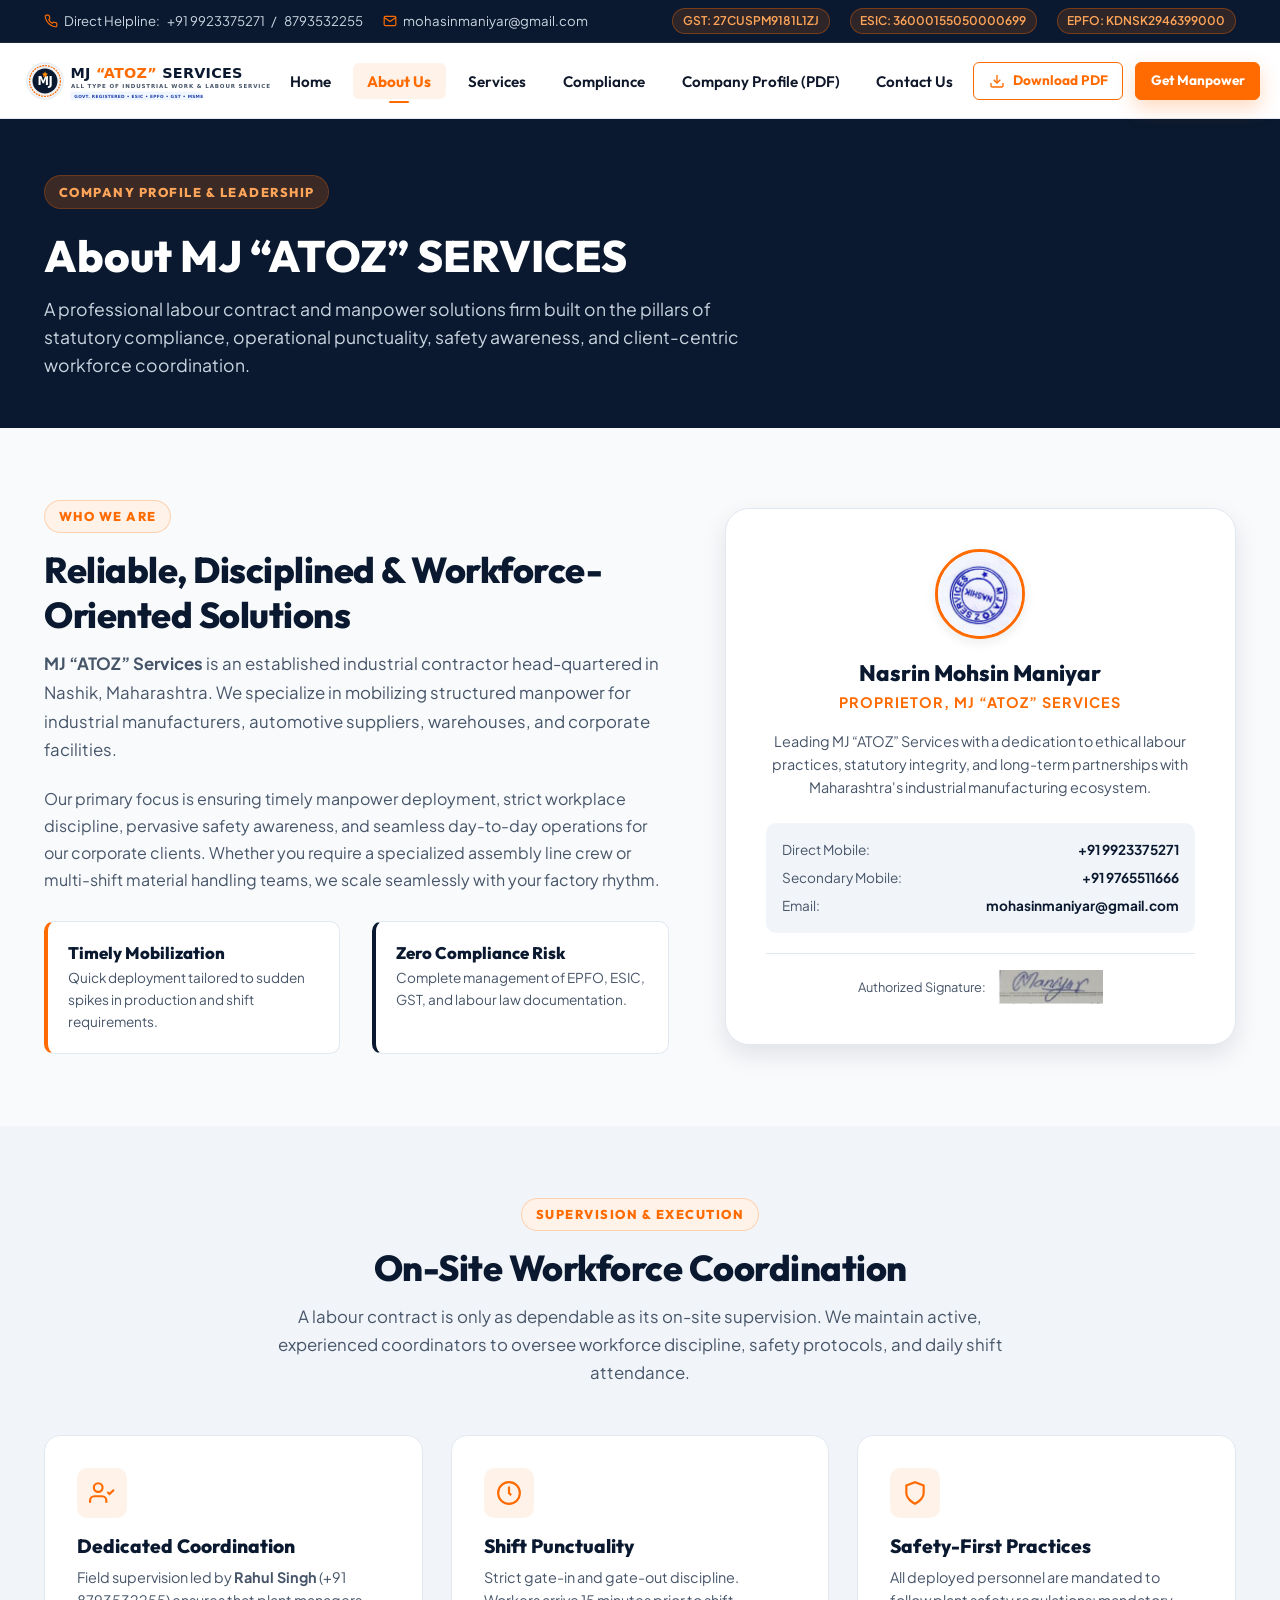
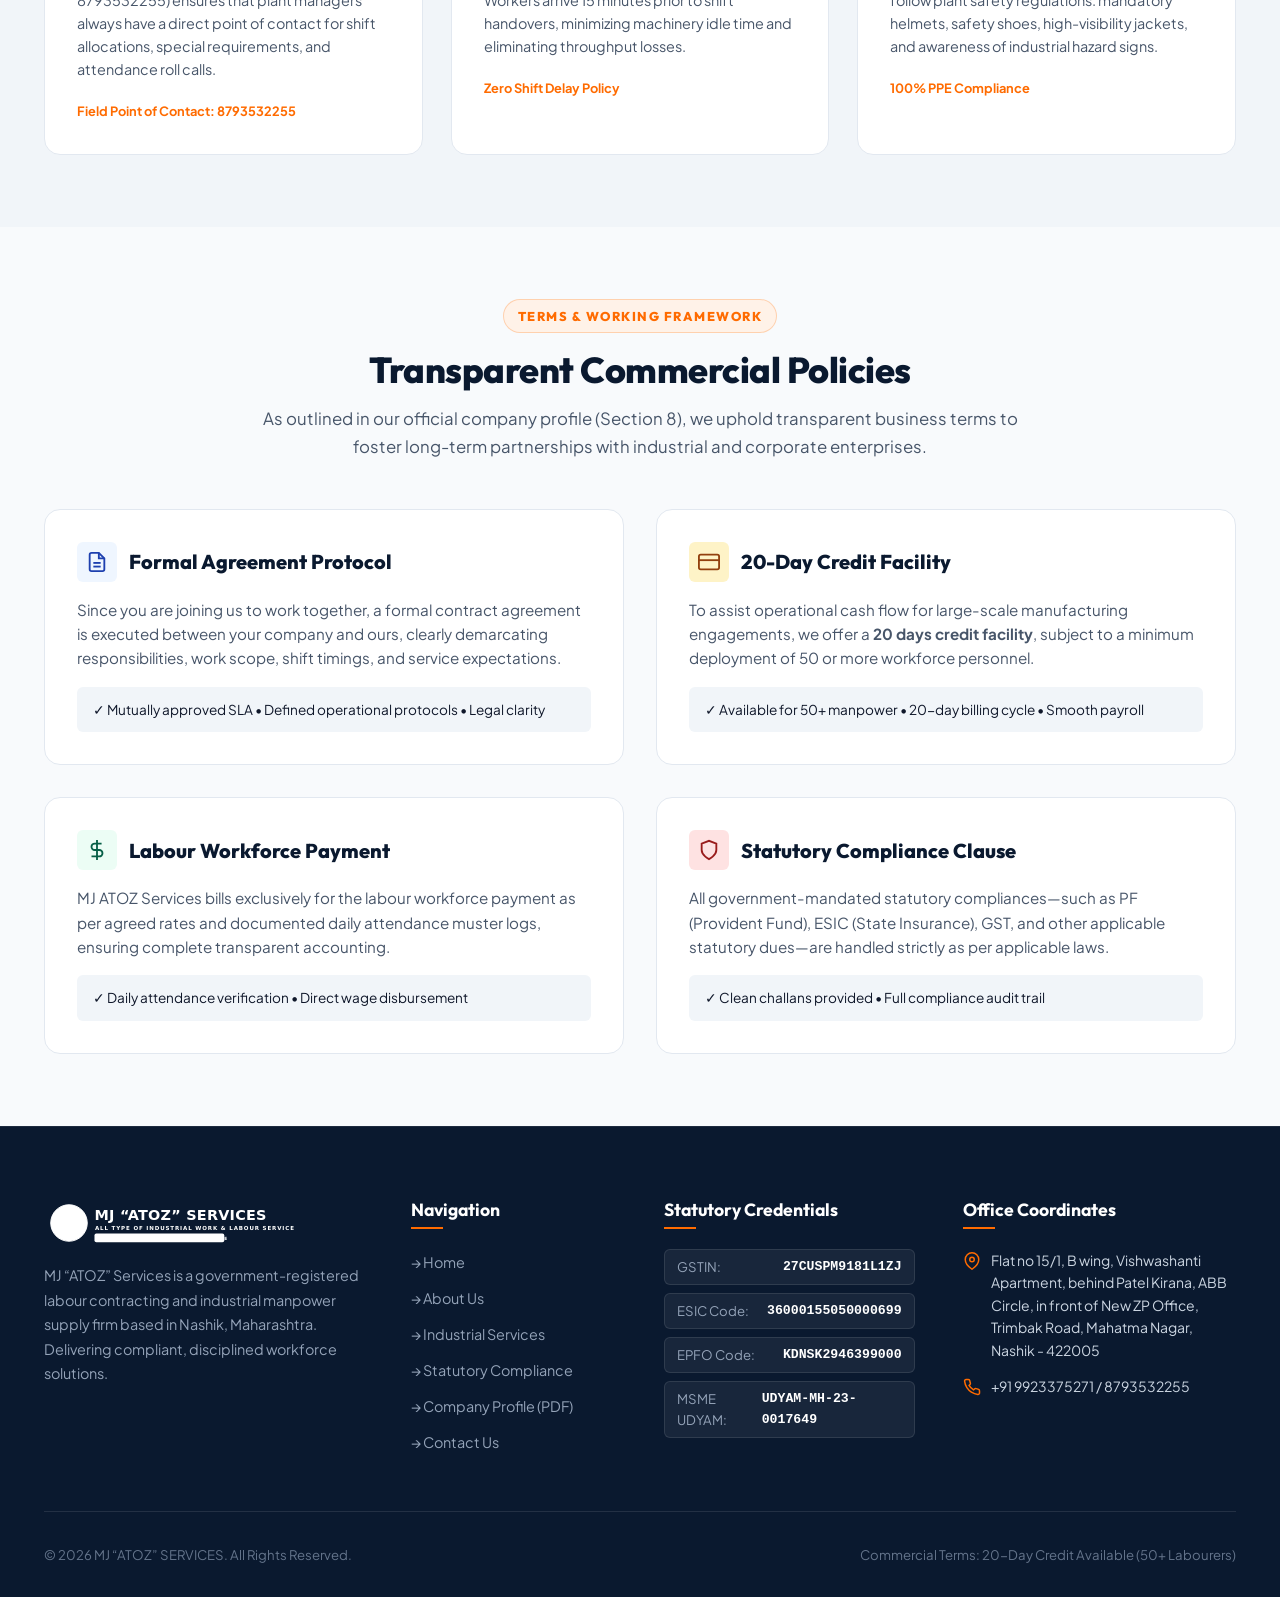
==== about.html @ 24a5f083 "first commit" ====
<!DOCTYPE html>
<html lang="en">
<head>
  <meta charset="UTF-8">
  <meta name="viewport" content="width=device-width, initial-scale=1.0">
  <title>About Us | MJ ATOZ SERVICES - Labour Contract &amp; Manpower Solutions</title>
  <meta name="description" content="Discover MJ ATOZ Services, founded by Nasrin Mohsin Maniyar in Nashik. Trusted manpower contractor providing skilled, disciplined workforce for manufacturing and industrial plants.">
  <link rel="icon" type="image/svg+xml" href="assets/images/favicon.svg">
  <link rel="stylesheet" href="assets/css/style.css">
</head>
<body>

  <!-- Top Info Bar -->
  <div class="top-bar">
    <div class="container">
      <div class="top-bar-left">
        <span class="top-bar-item">
          <svg viewBox="0 0 24 24" fill="none" stroke="currentColor" stroke-width="2"><path d="M22 16.92v3a2 2 0 0 1-2.18 2 19.79 19.79 0 0 1-8.63-3.07 19.5 19.5 0 0 1-6-6 19.79 19.79 0 0 1-3.07-8.67A2 2 0 0 1 4.11 2h3a2 2 0 0 1 2 1.72 12.84 12.84 0 0 0 .7 2.81 2 2 0 0 1-.45 2.11L8.09 9.91a16 16 0 0 0 6 6l1.27-1.27a2 2 0 0 1 2.11-.45 12.84 12.84 0 0 0 2.81.7A2 2 0 0 1 22 16.92z"/></svg>
          Direct Helpline: <a href="tel:+919923375271">+91 9923375271</a> / <a href="tel:+918793532255">8793532255</a>
        </span>
        <span class="top-bar-item">
          <svg viewBox="0 0 24 24" fill="none" stroke="currentColor" stroke-width="2"><path d="M4 4h16c1.1 0 2 .9 2 2v12c0 1.1-.9 2-2 2H4c-1.1 0-2-.9-2-2V6c0-1.1.9-2 2-2z"/><polyline points="22,6 12,13 2,6"/></svg>
          <a href="mailto:mohasinmaniyar@gmail.com">mohasinmaniyar@gmail.com</a>
        </span>
      </div>
      <div class="top-bar-right">
        <span class="top-badge">GST: 27CUSPM9181L1ZJ</span>
        <span class="top-badge">ESIC: 36000155050000699</span>
        <span class="top-badge">EPFO: KDNSK2946399000</span>
      </div>
    </div>
  </div>

  <!-- Header -->
  <header class="site-header">
    <div class="container header-inner">
      <a href="index.html" class="brand-logo" aria-label="MJ ATOZ Services Home">
        <img src="assets/images/logo.svg" alt="MJ ATOZ Services Logo" width="260" height="50">
      </a>

      <nav aria-label="Main Navigation">
        <ul class="nav-menu">
          <li><a href="index.html" class="nav-link">Home</a></li>
          <li><a href="about.html" class="nav-link active">About Us</a></li>
          <li><a href="services.html" class="nav-link">Services</a></li>
          <li><a href="compliance.html" class="nav-link">Compliance</a></li>
          <li><a href="company-profile.html" class="nav-link">Company Profile (PDF)</a></li>
          <li><a href="contact.html" class="nav-link">Contact Us</a></li>
        </ul>
      </nav>

      <div class="nav-cta">
        <a href="assets/docs/MJ_AtoZ_Services_Company_Profile.pdf" download="MJ_AtoZ_Services_Company_Profile.pdf" class="btn btn-sm btn-outline-primary">
          <svg width="16" height="16" viewBox="0 0 24 24" fill="none" stroke="currentColor" stroke-width="2"><path d="M21 15v4a2 2 0 0 1-2 2H5a2 2 0 0 1-2-2v-4"/><polyline points="7 10 12 15 17 10"/><line x1="12" y1="15" x2="12" y2="3"/></svg>
          Download PDF
        </a>
        <a href="contact.html" class="btn btn-sm btn-primary">Get Manpower</a>
      </div>

      <button type="button" class="mobile-nav-toggle" id="mobileToggle" aria-label="Open Navigation Menu">
        <svg viewBox="0 0 24 24" fill="none" stroke="currentColor" stroke-width="2"><line x1="3" y1="12" x2="21" y2="12"/><line x1="3" y1="6" x2="21" y2="6"/><line x1="3" y1="18" x2="21" y2="18"/></svg>
      </button>
    </div>
  </header>

  <!-- Mobile Drawer -->
  <div class="drawer-overlay" id="drawerOverlay"></div>
  <aside class="mobile-drawer" id="mobileDrawer">
    <div class="mobile-drawer-header">
      <img src="assets/images/logo.svg" alt="MJ ATOZ Services Logo" style="height: 38px;">
      <button class="mobile-close-btn" id="mobileClose">&times;</button>
    </div>
    <ul class="mobile-nav-list">
      <li><a href="index.html" class="nav-link">Home</a></li>
      <li><a href="about.html" class="nav-link active">About Us</a></li>
      <li><a href="services.html" class="nav-link">Services</a></li>
      <li><a href="compliance.html" class="nav-link">Compliance &amp; Certificates</a></li>
      <li><a href="company-profile.html" class="nav-link">Company Profile (PDF)</a></li>
      <li><a href="contact.html" class="nav-link">Contact Us</a></li>
    </ul>
  </aside>

  <main>
    <!-- Page Banner -->
    <section class="page-hero">
      <div class="container">
        <span class="section-tag" style="background: rgba(255, 107, 0, 0.2); color: #FFA559;">Company Profile &amp; Leadership</span>
        <h1 class="page-title">
          About MJ “ATOZ” SERVICES
        </h1>
        <p class="page-subtitle">
          A professional labour contract and manpower solutions firm built on the pillars of statutory compliance, operational punctuality, safety awareness, and client-centric workforce coordination.
        </p>
      </div>
    </section>

    <!-- Core Philosophy Section -->
    <section class="py-section">
      <div class="container">
        <div class="about-hero-grid">
          <div>
            <span class="section-tag">Who We Are</span>
            <h2 class="section-title">Reliable, Disciplined &amp; Workforce-Oriented Solutions</h2>
            <p style="color: var(--text-muted); font-size: 1.05rem; line-height: 1.7; margin-bottom: 1.25rem;">
              <strong>MJ “ATOZ” Services</strong> is an established industrial contractor head-quartered in Nashik, Maharashtra. We specialize in mobilizing structured manpower for industrial manufacturers, automotive suppliers, warehouses, and corporate facilities.
            </p>
            <p style="color: var(--text-muted); font-size: 1rem; line-height: 1.7; margin-bottom: 1.75rem;">
              Our primary focus is ensuring timely manpower deployment, strict workplace discipline, pervasive safety awareness, and seamless day-to-day operations for our corporate clients. Whether you require a specialized assembly line crew or multi-shift material handling teams, we scale seamlessly with your factory rhythm.
            </p>

            <div class="responsive-grid-2">
              <div style="background: var(--bg-surface); padding: 1.25rem; border-radius: var(--radius-md); border: 1px solid var(--border-color); border-left: 4px solid var(--color-primary);">
                <h4 style="font-size: 1.05rem; margin-bottom: 0.25rem;">Timely Mobilization</h4>
                <p style="font-size: 0.85rem; color: var(--text-muted);">Quick deployment tailored to sudden spikes in production and shift requirements.</p>
              </div>
              <div style="background: var(--bg-surface); padding: 1.25rem; border-radius: var(--radius-md); border: 1px solid var(--border-color); border-left: 4px solid var(--color-secondary);">
                <h4 style="font-size: 1.05rem; margin-bottom: 0.25rem;">Zero Compliance Risk</h4>
                <p style="font-size: 0.85rem; color: var(--text-muted);">Complete management of EPFO, ESIC, GST, and labour law documentation.</p>
              </div>
            </div>
          </div>

          <div style="background: var(--bg-surface); border-radius: var(--radius-xl); border: 1px solid var(--border-color); padding: 2.5rem; box-shadow: var(--shadow-lg); text-align: center;">
            <div style="width: 90px; height: 90px; margin: 0 auto 1.25rem; border-radius: var(--radius-full); overflow: hidden; border: 3px solid var(--color-primary); box-shadow: var(--shadow-md);">
              <img src="assets/branding/mj-official-stamp.jpeg" alt="MJ ATOZ Stamp" style="width: 100%; height: 100%; object-fit: cover;">
            </div>

            <h3 style="font-size: 1.4rem; color: var(--color-secondary); margin-bottom: 0.25rem;">
              Nasrin Mohsin Maniyar
            </h3>
            <p style="font-size: 0.9rem; color: var(--color-primary); font-weight: 700; text-transform: uppercase; letter-spacing: 1px; margin-bottom: 1rem;">
              Proprietor, MJ “ATOZ” Services
            </p>
            <p style="font-size: 0.9rem; color: var(--text-muted); line-height: 1.6; margin-bottom: 1.5rem;">
              Leading MJ “ATOZ” Services with a dedication to ethical labour practices, statutory integrity, and long-term partnerships with Maharashtra's industrial manufacturing ecosystem.
            </p>

            <div style="padding: 1rem; background: var(--bg-surface-alt); border-radius: var(--radius-md); margin-bottom: 1.25rem; text-align: left; font-size: 0.85rem;">
              <div style="display: flex; justify-content: space-between; margin-bottom: 0.4rem;">
                <span style="color: var(--text-muted);">Direct Mobile:</span>
                <strong style="color: var(--color-secondary);">+91 9923375271</strong>
              </div>
              <div style="display: flex; justify-content: space-between; margin-bottom: 0.4rem;">
                <span style="color: var(--text-muted);">Secondary Mobile:</span>
                <strong style="color: var(--color-secondary);">+91 9765511666</strong>
              </div>
              <div style="display: flex; justify-content: space-between;">
                <span style="color: var(--text-muted);">Email:</span>
                <strong style="color: var(--color-secondary);">mohasinmaniyar@gmail.com</strong>
              </div>
            </div>

            <div style="display: flex; align-items: center; justify-content: center; gap: 0.75rem; border-top: 1px solid var(--border-color); padding-top: 1rem;">
              <span style="font-size: 0.8rem; color: var(--text-muted);">Authorized Signature:</span>
              <img src="assets/branding/proprietor-signature.jpeg" alt="Proprietor Signature" style="height: 34px; object-fit: contain;">
            </div>
          </div>
        </div>
      </div>
    </section>

    <!-- Operational Leadership & Workforce Coordination -->
    <section class="py-section bg-alt">
      <div class="container">
        <div class="section-header">
          <span class="section-tag">Supervision &amp; Execution</span>
          <h2 class="section-title">On-Site Workforce Coordination</h2>
          <p class="section-subtitle">
            A labour contract is only as dependable as its on-site supervision. We maintain active, experienced coordinators to oversee workforce discipline, safety protocols, and daily shift attendance.
          </p>
        </div>

        <div class="responsive-grid-3">
          <div style="background: var(--bg-surface); padding: 2rem; border-radius: var(--radius-lg); border: 1px solid var(--border-color);">
            <div style="width: 50px; height: 50px; background: var(--color-primary-light); color: var(--color-primary); border-radius: var(--radius-md); display: flex; align-items: center; justify-content: center; margin-bottom: 1rem;">
              <svg width="26" height="26" viewBox="0 0 24 24" fill="none" stroke="currentColor" stroke-width="2"><path d="M16 21v-2a4 4 0 0 0-4-4H5a4 4 0 0 0-4 4v2"/><circle cx="8.5" cy="7" r="4"/><polyline points="17 11 19 13 23 9"/></svg>
            </div>
            <h3 style="font-size: 1.2rem; margin-bottom: 0.5rem;">Dedicated Coordination</h3>
            <p style="font-size: 0.9rem; color: var(--text-muted); line-height: 1.6; margin-bottom: 1rem;">
              Field supervision led by <strong>Rahul Singh</strong> (+91 8793532255) ensures that plant managers always have a direct point of contact for shift allocations, special requirements, and attendance roll calls.
            </p>
            <span style="font-size: 0.8rem; font-weight: 700; color: var(--color-primary);">Field Point of Contact: 8793532255</span>
          </div>

          <div style="background: var(--bg-surface); padding: 2rem; border-radius: var(--radius-lg); border: 1px solid var(--border-color);">
            <div style="width: 50px; height: 50px; background: var(--color-primary-light); color: var(--color-primary); border-radius: var(--radius-md); display: flex; align-items: center; justify-content: center; margin-bottom: 1rem;">
              <svg width="26" height="26" viewBox="0 0 24 24" fill="none" stroke="currentColor" stroke-width="2"><circle cx="12" cy="12" r="10"/><polyline points="12 6 12 12 14 14"/></svg>
            </div>
            <h3 style="font-size: 1.2rem; margin-bottom: 0.5rem;">Shift Punctuality</h3>
            <p style="font-size: 0.9rem; color: var(--text-muted); line-height: 1.6; margin-bottom: 1rem;">
              Strict gate-in and gate-out discipline. Workers arrive 15 minutes prior to shift handovers, minimizing machinery idle time and eliminating throughput losses.
            </p>
            <span style="font-size: 0.8rem; font-weight: 700; color: var(--color-primary);">Zero Shift Delay Policy</span>
          </div>

          <div style="background: var(--bg-surface); padding: 2rem; border-radius: var(--radius-lg); border: 1px solid var(--border-color);">
            <div style="width: 50px; height: 50px; background: var(--color-primary-light); color: var(--color-primary); border-radius: var(--radius-md); display: flex; align-items: center; justify-content: center; margin-bottom: 1rem;">
              <svg width="26" height="26" viewBox="0 0 24 24" fill="none" stroke="currentColor" stroke-width="2"><path d="M12 22s8-4 8-10V5l-8-3-8 3v7c0 6 8 10 8 10z"/></svg>
            </div>
            <h3 style="font-size: 1.2rem; margin-bottom: 0.5rem;">Safety-First Practices</h3>
            <p style="font-size: 0.9rem; color: var(--text-muted); line-height: 1.6; margin-bottom: 1rem;">
              All deployed personnel are mandated to follow plant safety regulations: mandatory helmets, safety shoes, high-visibility jackets, and awareness of industrial hazard signs.
            </p>
            <span style="font-size: 0.8rem; font-weight: 700; color: var(--color-primary);">100% PPE Compliance</span>
          </div>
        </div>
      </div>
    </section>

    <!-- Commercial Terms & Policies (From Page 4 of PDF) -->
    <section class="py-section">
      <div class="container">
        <div class="section-header">
          <span class="section-tag">Terms &amp; Working Framework</span>
          <h2 class="section-title">Transparent Commercial Policies</h2>
          <p class="section-subtitle">
            As outlined in our official company profile (Section 8), we uphold transparent business terms to foster long-term partnerships with industrial and corporate enterprises.
          </p>
        </div>

        <div class="responsive-grid-2">
          <div style="background: var(--bg-surface); border: 1px solid var(--border-color); border-radius: var(--radius-lg); padding: 2rem;">
            <div style="display: flex; align-items: center; gap: 0.75rem; margin-bottom: 1rem;">
              <div style="width: 40px; height: 40px; border-radius: var(--radius-sm); background: #EFF6FF; color: #1E40AF; display: flex; align-items: center; justify-content: center;">
                <svg width="22" height="22" viewBox="0 0 24 24" fill="none" stroke="currentColor" stroke-width="2"><path d="M14 2H6a2 2 0 0 0-2 2v16a2 2 0 0 0 2 2h12a2 2 0 0 0 2-2V8z"/><polyline points="14 2 14 8 20 8"/><line x1="16" y1="13" x2="8" y2="13"/><line x1="16" y1="17" x2="8" y2="17"/></svg>
              </div>
              <h3 style="font-size: 1.25rem;">Formal Agreement Protocol</h3>
            </div>
            <p style="color: var(--text-muted); font-size: 0.95rem; line-height: 1.6; margin-bottom: 1rem;">
              Since you are joining us to work together, a formal contract agreement is executed between your company and ours, clearly demarcating responsibilities, work scope, shift timings, and service expectations.
            </p>
            <div style="background: var(--bg-surface-alt); padding: 0.75rem 1rem; border-radius: var(--radius-sm); font-size: 0.85rem; color: var(--text-main);">
              ✓ Mutually approved SLA &bull; Defined operational protocols &bull; Legal clarity
            </div>
          </div>

          <div style="background: var(--bg-surface); border: 1px solid var(--border-color); border-radius: var(--radius-lg); padding: 2rem;">
            <div style="display: flex; align-items: center; gap: 0.75rem; margin-bottom: 1rem;">
              <div style="width: 40px; height: 40px; border-radius: var(--radius-sm); background: #FEF3C7; color: #92400E; display: flex; align-items: center; justify-content: center;">
                <svg width="22" height="22" viewBox="0 0 24 24" fill="none" stroke="currentColor" stroke-width="2"><rect x="1" y="4" width="22" height="16" rx="2" ry="2"/><line x1="1" y1="10" x2="23" y2="10"/></svg>
              </div>
              <h3 style="font-size: 1.25rem;">20-Day Credit Facility</h3>
            </div>
            <p style="color: var(--text-muted); font-size: 0.95rem; line-height: 1.6; margin-bottom: 1rem;">
              To assist operational cash flow for large-scale manufacturing engagements, we offer a <strong>20 days credit facility</strong>, subject to a minimum deployment of 50 or more workforce personnel.
            </p>
            <div style="background: var(--bg-surface-alt); padding: 0.75rem 1rem; border-radius: var(--radius-sm); font-size: 0.85rem; color: var(--text-main);">
              ✓ Available for 50+ manpower &bull; 20-day billing cycle &bull; Smooth payroll
            </div>
          </div>

          <div style="background: var(--bg-surface); border: 1px solid var(--border-color); border-radius: var(--radius-lg); padding: 2rem;">
            <div style="display: flex; align-items: center; gap: 0.75rem; margin-bottom: 1rem;">
              <div style="width: 40px; height: 40px; border-radius: var(--radius-sm); background: #ECFDF5; color: #065F46; display: flex; align-items: center; justify-content: center;">
                <svg width="22" height="22" viewBox="0 0 24 24" fill="none" stroke="currentColor" stroke-width="2"><line x1="12" y1="1" x2="12" y2="23"/><path d="M17 5H9.5a3.5 3.5 0 0 0 0 7h5a3.5 3.5 0 0 1 0 7H6"/></svg>
              </div>
              <h3 style="font-size: 1.25rem;">Labour Workforce Payment</h3>
            </div>
            <p style="color: var(--text-muted); font-size: 0.95rem; line-height: 1.6; margin-bottom: 1rem;">
              MJ ATOZ Services bills exclusively for the labour workforce payment as per agreed rates and documented daily attendance muster logs, ensuring complete transparent accounting.
            </p>
            <div style="background: var(--bg-surface-alt); padding: 0.75rem 1rem; border-radius: var(--radius-sm); font-size: 0.85rem; color: var(--text-main);">
              ✓ Daily attendance verification &bull; Direct wage disbursement
            </div>
          </div>

          <div style="background: var(--bg-surface); border: 1px solid var(--border-color); border-radius: var(--radius-lg); padding: 2rem;">
            <div style="display: flex; align-items: center; gap: 0.75rem; margin-bottom: 1rem;">
              <div style="width: 40px; height: 40px; border-radius: var(--radius-sm); background: #FEE2E2; color: #991B1B; display: flex; align-items: center; justify-content: center;">
                <svg width="22" height="22" viewBox="0 0 24 24" fill="none" stroke="currentColor" stroke-width="2"><path d="M12 22s8-4 8-10V5l-8-3-8 3v7c0 6 8 10 8 10z"/></svg>
              </div>
              <h3 style="font-size: 1.25rem;">Statutory Compliance Clause</h3>
            </div>
            <p style="color: var(--text-muted); font-size: 0.95rem; line-height: 1.6; margin-bottom: 1rem;">
              All government-mandated statutory compliances—such as PF (Provident Fund), ESIC (State Insurance), GST, and other applicable statutory dues—are handled strictly as per applicable laws.
            </p>
            <div style="background: var(--bg-surface-alt); padding: 0.75rem 1rem; border-radius: var(--radius-sm); font-size: 0.85rem; color: var(--text-main);">
              ✓ Clean challans provided &bull; Full compliance audit trail
            </div>
          </div>
        </div>
      </div>
    </section>
  </main>

  <!-- Site Footer -->
  <footer class="site-footer">
    <div class="container">
      <div class="footer-grid">
        <div class="footer-brand">
          <img src="assets/images/logo.svg" alt="MJ ATOZ Services" style="height: 48px; filter: brightness(0) invert(1);">
          <p>
            MJ “ATOZ” Services is a government-registered labour contracting and industrial manpower supply firm based in Nashik, Maharashtra. Delivering compliant, disciplined workforce solutions.
          </p>
        </div>
        <div class="footer-col">
          <h4>Navigation</h4>
          <ul class="footer-links">
            <li><a href="index.html">&rarr; Home</a></li>
            <li><a href="about.html">&rarr; About Us</a></li>
            <li><a href="services.html">&rarr; Industrial Services</a></li>
            <li><a href="compliance.html">&rarr; Statutory Compliance</a></li>
            <li><a href="company-profile.html">&rarr; Company Profile (PDF)</a></li>
            <li><a href="contact.html">&rarr; Contact Us</a></li>
          </ul>
        </div>
        <div class="footer-col">
          <h4>Statutory Credentials</h4>
          <div class="footer-compliance-pills">
            <div class="compliance-pill"><span>GSTIN:</span><strong>27CUSPM9181L1ZJ</strong></div>
            <div class="compliance-pill"><span>ESIC Code:</span><strong>36000155050000699</strong></div>
            <div class="compliance-pill"><span>EPFO Code:</span><strong>KDNSK2946399000</strong></div>
            <div class="compliance-pill"><span>MSME UDYAM:</span><strong>UDYAM-MH-23-0017649</strong></div>
          </div>
        </div>
        <div class="footer-col">
          <h4>Office Coordinates</h4>
          <ul class="footer-contact-list">
            <li class="footer-contact-item">
              <svg viewBox="0 0 24 24" fill="none" stroke="currentColor" stroke-width="2"><path d="M21 10c0 7-9 13-9 13s-9-6-9-13a9 9 0 0 1 18 0z"/><circle cx="12" cy="10" r="3"/></svg>
              <span>Flat no 15/1, B wing, Vishwashanti Apartment, behind Patel Kirana, ABB Circle, in front of New ZP Office, Trimbak Road, Mahatma Nagar, Nashik - 422005</span>
            </li>
            <li class="footer-contact-item">
              <svg viewBox="0 0 24 24" fill="none" stroke="currentColor" stroke-width="2"><path d="M22 16.92v3a2 2 0 0 1-2.18 2 19.79 19.79 0 0 1-8.63-3.07 19.5 19.5 0 0 1-6-6 19.79 19.79 0 0 1-3.07-8.67A2 2 0 0 1 4.11 2h3a2 2 0 0 1 2 1.72 12.84 12.84 0 0 0 .7 2.81 2 2 0 0 1-.45 2.11L8.09 9.91a16 16 0 0 0 6 6l1.27-1.27a2 2 0 0 1 2.11-.45 12.84 12.84 0 0 0 2.81.7A2 2 0 0 1 22 16.92z"/></svg>
              <span><a href="tel:+919923375271">+91 9923375271</a> / <a href="tel:+918793532255">8793532255</a></span>
            </li>
          </ul>
        </div>
      </div>
      <div class="footer-bottom">
        <div>&copy; 2026 MJ “ATOZ” SERVICES. All Rights Reserved.</div>
        <div>Commercial Terms: 20-Day Credit Available (50+ Labourers)</div>
      </div>
    </div>
  </footer>

  <script src="assets/js/main.js"></script>
</body>
</html>
---- assets/css/style.css ----
/* ==========================================================================
   MJ "ATOZ" SERVICES - Design System & Stylesheet
   All Type of Industrial Work & Labour Services
   ========================================================================== */

@import url('https://fonts.googleapis.com/css2?family=Outfit:wght@400;500;600;700;800;900&family=Plus+Jakarta+Sans:wght@400;500;600;700;800&display=swap');

:root {
  /* Color Palette */
  --color-primary: #FF6B00;
  --color-primary-dark: #D95700;
  --color-primary-light: #FFF2E8;
  --color-secondary: #0A192F;
  --color-secondary-light: #112240;
  --color-secondary-lighter: #233554;
  --color-accent: #2563EB;
  --color-accent-light: #EFF6FF;
  --color-success: #10B981;
  --color-warning: #F59E0B;
  
  /* Neutrals */
  --bg-body: #F8FAFC;
  --bg-surface: #FFFFFF;
  --bg-surface-alt: #F1F5F9;
  --border-color: #E2E8F0;
  --border-color-dark: #CBD5E1;
  --text-main: #0F172A;
  --text-muted: #475569;
  --text-light: #94A3B8;
  --text-white: #FFFFFF;
  
  /* Typography */
  --font-heading: 'Outfit', -apple-system, BlinkMacSystemFont, 'Segoe UI', Roboto, sans-serif;
  --font-body: 'Plus Jakarta Sans', -apple-system, BlinkMacSystemFont, 'Segoe UI', Roboto, sans-serif;
  
  /* Spacing & Layout */
  --container-max: 1240px;
  --radius-sm: 6px;
  --radius-md: 10px;
  --radius-lg: 16px;
  --radius-xl: 24px;
  --radius-full: 9999px;
  
  /* Shadows */
  --shadow-sm: 0 1px 3px rgba(15, 23, 42, 0.08);
  --shadow-md: 0 4px 12px rgba(15, 23, 42, 0.08);
  --shadow-lg: 0 10px 25px rgba(15, 23, 42, 0.1);
  --shadow-xl: 0 20px 40px rgba(15, 23, 42, 0.15);
  --shadow-orange: 0 8px 20px rgba(255, 107, 0, 0.25);
  
  /* Transitions */
  --transition-fast: 0.15s ease;
  --transition-normal: 0.25s ease;
  --transition-slow: 0.4s ease;
}

/* Reset & Base Setup */
*, *::before, *::after {
  box-sizing: border-box;
  margin: 0;
  padding: 0;
}

html {
  scroll-behavior: smooth;
  font-size: 16px;
  max-width: 100%;
  overflow-x: hidden;
}

body {
  font-family: var(--font-body);
  background-color: var(--bg-body);
  color: var(--text-main);
  line-height: 1.6;
  -webkit-font-smoothing: antialiased;
  -moz-osx-font-smoothing: grayscale;
  max-width: 100%;
  overflow-x: hidden;
  display: flex;
  flex-direction: column;
  min-height: 100vh;
}

a {
  color: inherit;
  text-decoration: none;
  transition: color var(--transition-fast);
}

img {
  max-width: 100%;
  height: auto;
  display: block;
}

button, input, select, textarea {
  font: inherit;
}

/* Container */
.container {
  width: 100%;
  max-width: var(--container-max);
  margin: 0 auto;
  padding: 0 1.5rem;
}

/* ==========================================================================
   Header & Navigation
   ========================================================================== */

/* Top Info Strip */
.top-bar {
  background-color: var(--color-secondary);
  color: #CBD5E1;
  font-size: 0.825rem;
  padding: 0.5rem 0;
  border-bottom: 1px solid rgba(255, 255, 255, 0.08);
}

.top-bar .container {
  display: flex;
  justify-content: space-between;
  align-items: center;
  flex-wrap: wrap;
  gap: 0.75rem;
}

.top-bar-left, .top-bar-right {
  display: flex;
  align-items: center;
  gap: 1.25rem;
  flex-wrap: wrap;
}

.top-bar-item {
  display: inline-flex;
  align-items: center;
  gap: 0.4rem;
}

.top-bar-item svg {
  width: 14px;
  height: 14px;
  color: var(--color-primary);
  flex-shrink: 0;
}

.top-bar a:hover {
  color: var(--color-primary);
}

.top-badge {
  display: inline-flex;
  align-items: center;
  gap: 0.35rem;
  background: rgba(255, 107, 0, 0.15);
  border: 1px solid rgba(255, 107, 0, 0.35);
  color: #FFA559;
  padding: 0.15rem 0.6rem;
  border-radius: var(--radius-full);
  font-size: 0.75rem;
  font-weight: 600;
}

/* Main Navigation */
.site-header {
  position: sticky;
  top: 0;
  z-index: 1000;
  background: rgba(255, 255, 255, 0.95);
  backdrop-filter: blur(12px);
  -webkit-backdrop-filter: blur(12px);
  border-bottom: 1px solid var(--border-color);
  transition: all var(--transition-normal);
}

.site-header.scrolled {
  box-shadow: var(--shadow-md);
  background: rgba(255, 255, 255, 0.98);
}

.header-inner {
  display: flex;
  justify-content: space-between;
  align-items: center;
  padding: 0.85rem 0;
}

.brand-logo {
  display: flex;
  align-items: center;
  gap: 0.75rem;
}

.brand-logo img {
  height: 48px;
  width: auto;
}

.nav-menu {
  display: flex;
  align-items: center;
  gap: 0.5rem;
  list-style: none;
}

.nav-link {
  font-family: var(--font-heading);
  font-size: 0.95rem;
  font-weight: 600;
  color: var(--text-main);
  padding: 0.55rem 0.9rem;
  border-radius: var(--radius-sm);
  transition: all var(--transition-fast);
  position: relative;
}

.nav-link:hover {
  color: var(--color-primary);
  background-color: var(--color-primary-light);
}

.nav-link.active {
  color: var(--color-primary);
  background-color: var(--color-primary-light);
  font-weight: 700;
}

.nav-link.active::after {
  content: '';
  position: absolute;
  bottom: -4px;
  left: 50%;
  transform: translateX(-50%);
  width: 20px;
  height: 2px;
  background-color: var(--color-primary);
  border-radius: 2px;
}

.nav-cta {
  display: flex;
  align-items: center;
  gap: 0.75rem;
}

/* Mobile Toggle */
.mobile-nav-toggle {
  display: none;
  background: none;
  border: none;
  cursor: pointer;
  padding: 0.5rem;
  color: var(--color-secondary);
}

.mobile-nav-toggle svg {
  width: 28px;
  height: 28px;
}

/* Mobile Menu Backdrop & Drawer */
.mobile-drawer {
  position: fixed;
  top: 0;
  right: -100%;
  width: 82%;
  max-width: 340px;
  height: 100vh;
  background: var(--bg-surface);
  z-index: 1002;
  box-shadow: var(--shadow-xl);
  padding: 1.75rem 1.5rem;
  display: flex;
  flex-direction: column;
  gap: 1.5rem;
  transition: right var(--transition-normal);
  overflow-y: auto;
}

.mobile-drawer.open {
  right: 0;
}

.mobile-drawer-header {
  display: flex;
  justify-content: space-between;
  align-items: center;
  padding-bottom: 1rem;
  border-bottom: 1px solid var(--border-color);
}

.mobile-close-btn {
  background: none;
  border: none;
  cursor: pointer;
  font-size: 1.5rem;
  color: var(--text-muted);
}

.mobile-nav-list {
  list-style: none;
  display: flex;
  flex-direction: column;
  gap: 0.5rem;
}

.mobile-nav-list .nav-link {
  display: block;
  padding: 0.75rem 1rem;
  font-size: 1.05rem;
}

.drawer-overlay {
  position: fixed;
  top: 0;
  left: 0;
  width: 100vw;
  height: 100vh;
  background: rgba(10, 25, 47, 0.6);
  backdrop-filter: blur(4px);
  z-index: 1001;
  opacity: 0;
  pointer-events: none;
  transition: opacity var(--transition-normal);
}

.drawer-overlay.active {
  opacity: 1;
  pointer-events: auto;
}

/* ==========================================================================
   Buttons & UI Elements
   ========================================================================== */

.btn {
  display: inline-flex;
  align-items: center;
  justify-content: center;
  gap: 0.5rem;
  font-family: var(--font-heading);
  font-size: 0.95rem;
  font-weight: 700;
  padding: 0.75rem 1.4rem;
  border-radius: var(--radius-sm);
  border: 1px solid transparent;
  cursor: pointer;
  transition: all var(--transition-fast);
  text-align: center;
  white-space: nowrap;
}

.btn-sm {
  padding: 0.45rem 0.9rem;
  font-size: 0.85rem;
}

.btn-lg {
  padding: 0.9rem 1.8rem;
  font-size: 1.05rem;
  border-radius: var(--radius-md);
}

.btn-primary {
  background-color: var(--color-primary);
  color: #FFFFFF;
  border-color: var(--color-primary);
  box-shadow: var(--shadow-orange);
}

.btn-primary:hover {
  background-color: var(--color-primary-dark);
  border-color: var(--color-primary-dark);
  transform: translateY(-2px);
  box-shadow: 0 10px 22px rgba(255, 107, 0, 0.35);
  color: #FFFFFF;
}

.btn-secondary {
  background-color: var(--color-secondary);
  color: #FFFFFF;
  border-color: var(--color-secondary);
}

.btn-secondary:hover {
  background-color: var(--color-secondary-light);
  border-color: var(--color-secondary-light);
  transform: translateY(-2px);
  color: #FFFFFF;
}

.btn-outline-white {
  background: transparent;
  color: #FFFFFF;
  border-color: rgba(255, 255, 255, 0.6);
}

.btn-outline-white:hover {
  background: rgba(255, 255, 255, 0.15);
  border-color: #FFFFFF;
  color: #FFFFFF;
}

.btn-outline-primary {
  background: transparent;
  color: var(--color-primary);
  border-color: var(--color-primary);
}

.btn-outline-primary:hover {
  background: var(--color-primary-light);
  color: var(--color-primary-dark);
}

.btn-whatsapp {
  background-color: #25D366;
  color: #FFFFFF;
  border-color: #25D366;
  font-weight: 700;
}

.btn-whatsapp:hover {
  background-color: #1EBE5D;
  color: #FFFFFF;
  transform: translateY(-2px);
  box-shadow: 0 8px 20px rgba(37, 211, 102, 0.3);
}

/* ==========================================================================
   Typography & Section Headers
   ========================================================================== */

h1, h2, h3, h4, h5, h6 {
  font-family: var(--font-heading);
  color: var(--color-secondary);
  line-height: 1.25;
  font-weight: 800;
}

.section-header {
  text-align: center;
  max-width: 760px;
  margin: 0 auto 3rem;
}

.section-tag {
  display: inline-flex;
  align-items: center;
  gap: 0.4rem;
  background: var(--color-primary-light);
  color: var(--color-primary);
  border: 1px solid rgba(255, 107, 0, 0.25);
  font-family: var(--font-heading);
  font-size: 0.8rem;
  font-weight: 800;
  text-transform: uppercase;
  letter-spacing: 1.5px;
  padding: 0.35rem 0.85rem;
  border-radius: var(--radius-full);
  margin-bottom: 0.85rem;
}

.section-title {
  font-size: 2.25rem;
  margin-bottom: 0.85rem;
  letter-spacing: -0.5px;
}

.section-subtitle {
  font-size: 1.05rem;
  color: var(--text-muted);
  line-height: 1.65;
}

/* Section Spacing */
.py-section {
  padding: 4.5rem 0;
}

.py-section-sm {
  padding: 3rem 0;
}

.bg-alt {
  background-color: var(--bg-surface-alt);
}

.bg-dark {
  background-color: var(--color-secondary);
  color: #F8FAFC;
}

.bg-dark h2, .bg-dark h3, .bg-dark h4 {
  color: #FFFFFF;
}

/* ==========================================================================
   Hero Section
   ========================================================================== */

.hero-section {
  position: relative;
  background-color: var(--color-secondary);
  color: #FFFFFF;
  padding: 4.5rem 0 5.5rem;
  overflow: hidden;
}

.hero-bg-overlay {
  position: absolute;
  top: 0;
  left: 0;
  width: 100%;
  height: 100%;
  object-fit: cover;
  opacity: 0.22;
  mix-blend-mode: luminosity;
  pointer-events: none;
}

.hero-glow-1 {
  position: absolute;
  top: -10%;
  left: -5%;
  width: 450px;
  height: 450px;
  background: radial-gradient(circle, rgba(255, 107, 0, 0.22) 0%, rgba(255, 107, 0, 0) 70%);
  pointer-events: none;
}

.hero-glow-2 {
  position: absolute;
  bottom: -15%;
  right: -5%;
  width: 500px;
  height: 500px;
  background: radial-gradient(circle, rgba(37, 99, 235, 0.18) 0%, rgba(37, 99, 235, 0) 70%);
  pointer-events: none;
}

.hero-grid {
  display: grid;
  grid-template-columns: 1.15fr 0.85fr;
  gap: 3.5rem;
  align-items: center;
  position: relative;
  z-index: 2;
}

.hero-badge-row {
  display: flex;
  align-items: center;
  gap: 0.75rem;
  flex-wrap: wrap;
  margin-bottom: 1.25rem;
}

.hero-badge {
  display: inline-flex;
  align-items: center;
  gap: 0.4rem;
  background: rgba(255, 255, 255, 0.12);
  backdrop-filter: blur(8px);
  border: 1px solid rgba(255, 255, 255, 0.2);
  color: #E2E8F0;
  padding: 0.35rem 0.85rem;
  border-radius: var(--radius-full);
  font-size: 0.8rem;
  font-weight: 600;
}

.hero-badge.highlight {
  background: rgba(255, 107, 0, 0.25);
  border-color: rgba(255, 107, 0, 0.6);
  color: #FFA559;
}

.hero-title {
  font-size: 3.25rem;
  font-weight: 900;
  line-height: 1.12;
  letter-spacing: -1px;
  margin-bottom: 1.25rem;
  color: #FFFFFF;
}

.hero-title span {
  color: var(--color-primary);
  display: inline-block;
}

.hero-desc {
  font-size: 1.15rem;
  color: #CBD5E1;
  line-height: 1.7;
  margin-bottom: 2rem;
  max-width: 580px;
}

.hero-actions {
  display: flex;
  align-items: center;
  gap: 1rem;
  flex-wrap: wrap;
  margin-bottom: 2.5rem;
}

.hero-features-list {
  display: grid;
  grid-template-columns: repeat(2, 1fr);
  gap: 0.85rem;
  padding-top: 1.5rem;
  border-top: 1px solid rgba(255, 255, 255, 0.12);
}

.hero-feat-item {
  display: flex;
  align-items: center;
  gap: 0.6rem;
  font-size: 0.9rem;
  color: #E2E8F0;
}

.hero-feat-item svg {
  color: var(--color-primary);
  width: 18px;
  height: 18px;
  flex-shrink: 0;
}

/* Hero Right Card / Image Showcase */
.hero-card-wrap {
  position: relative;
}

.hero-card-main {
  position: relative;
  border-radius: var(--radius-lg);
  overflow: hidden;
  box-shadow: 0 25px 50px rgba(0, 0, 0, 0.4);
  border: 1px solid rgba(255, 255, 255, 0.15);
}

.hero-card-main img {
  width: 100%;
  height: 380px;
  object-fit: cover;
  transition: transform var(--transition-slow);
}

.hero-card-main:hover img {
  transform: scale(1.03);
}

.hero-float-badge {
  position: absolute;
  background: rgba(10, 25, 47, 0.92);
  backdrop-filter: blur(12px);
  border: 1px solid rgba(255, 255, 255, 0.2);
  padding: 0.9rem 1.25rem;
  border-radius: var(--radius-md);
  color: #FFFFFF;
  box-shadow: var(--shadow-lg);
  z-index: 3;
}

.hero-float-badge.top-left {
  top: -16px;
  left: -20px;
}

.hero-float-badge.bottom-right {
  bottom: -20px;
  right: -20px;
}

.float-stat-number {
  font-family: var(--font-heading);
  font-size: 1.5rem;
  font-weight: 800;
  color: var(--color-primary);
  line-height: 1;
}

.float-stat-label {
  font-size: 0.75rem;
  color: #94A3B8;
  font-weight: 600;
  text-transform: uppercase;
  letter-spacing: 0.5px;
}

/* ==========================================================================
   Trust / Stat Bar
   ========================================================================== */

.trust-bar {
  background: var(--bg-surface);
  border-bottom: 1px solid var(--border-color);
  padding: 1.75rem 0;
  position: relative;
  z-index: 10;
  box-shadow: var(--shadow-sm);
}

.stats-grid {
  display: grid;
  grid-template-columns: repeat(4, 1fr);
  gap: 1.5rem;
}

.stat-item {
  display: flex;
  align-items: center;
  gap: 1rem;
  padding: 0.5rem 1rem;
  border-right: 1px solid var(--border-color);
}

.stat-item:last-child {
  border-right: none;
}

.stat-icon {
  width: 48px;
  height: 48px;
  background: var(--color-primary-light);
  color: var(--color-primary);
  border-radius: var(--radius-md);
  display: flex;
  align-items: center;
  justify-content: center;
  flex-shrink: 0;
}

.stat-icon svg {
  width: 24px;
  height: 24px;
}

.stat-text h4 {
  font-size: 1.4rem;
  font-weight: 900;
  color: var(--color-secondary);
  line-height: 1.1;
}

.stat-text p {
  font-size: 0.825rem;
  color: var(--text-muted);
  font-weight: 500;
}

/* ==========================================================================
   Services Grid
   ========================================================================== */

.services-grid {
  display: grid;
  grid-template-columns: repeat(3, 1fr);
  gap: 1.75rem;
}

.service-card {
  background: var(--bg-surface);
  border-radius: var(--radius-lg);
  border: 1px solid var(--border-color);
  padding: 2rem;
  transition: all var(--transition-normal);
  display: flex;
  flex-direction: column;
  position: relative;
  overflow: hidden;
}

.service-card::before {
  content: '';
  position: absolute;
  top: 0;
  left: 0;
  width: 4px;
  height: 0;
  background: var(--color-primary);
  transition: height var(--transition-normal);
}

.service-card:hover {
  transform: translateY(-6px);
  box-shadow: var(--shadow-lg);
  border-color: rgba(255, 107, 0, 0.4);
}

.service-card:hover::before {
  height: 100%;
}

.service-icon-box {
  width: 54px;
  height: 54px;
  border-radius: var(--radius-md);
  background: var(--color-primary-light);
  color: var(--color-primary);
  display: flex;
  align-items: center;
  justify-content: center;
  margin-bottom: 1.25rem;
}

.service-icon-box svg {
  width: 28px;
  height: 28px;
}

.service-card h3 {
  font-size: 1.25rem;
  margin-bottom: 0.75rem;
  color: var(--color-secondary);
}

.service-card p {
  font-size: 0.925rem;
  color: var(--text-muted);
  line-height: 1.6;
  margin-bottom: 1.25rem;
  flex-grow: 1;
}

.service-bullets {
  list-style: none;
  font-size: 0.85rem;
  color: var(--text-muted);
  margin-bottom: 1.5rem;
  display: flex;
  flex-direction: column;
  gap: 0.4rem;
}

.service-bullets li {
  display: flex;
  align-items: center;
  gap: 0.4rem;
}

.service-bullets li::before {
  content: '✓';
  color: var(--color-primary);
  font-weight: bold;
}

.service-link {
  font-family: var(--font-heading);
  font-size: 0.9rem;
  font-weight: 700;
  color: var(--color-primary);
  display: inline-flex;
  align-items: center;
  gap: 0.35rem;
}

.service-link:hover {
  color: var(--color-primary-dark);
  gap: 0.55rem;
}

/* ==========================================================================
   Strengths & Why Choose Us
   ========================================================================== */

.why-grid {
  display: grid;
  grid-template-columns: 1fr 1fr;
  gap: 3.5rem;
  align-items: center;
}

.why-image-wrap {
  position: relative;
  border-radius: var(--radius-xl);
  overflow: hidden;
  box-shadow: var(--shadow-xl);
}

.why-image-wrap img {
  width: 100%;
  height: 480px;
  object-fit: cover;
}

.why-stamp-card {
  position: absolute;
  bottom: 24px;
  right: 24px;
  background: rgba(255, 255, 255, 0.95);
  backdrop-filter: blur(10px);
  padding: 1rem 1.25rem;
  border-radius: var(--radius-md);
  box-shadow: var(--shadow-lg);
  display: flex;
  align-items: center;
  gap: 1rem;
  max-width: 280px;
  border: 1px solid var(--border-color);
}

.why-stamp-card img {
  width: 56px;
  height: 56px;
  object-fit: contain;
}

.why-stamp-card h5 {
  font-size: 0.9rem;
  font-weight: 800;
  color: var(--color-secondary);
}

.why-stamp-card p {
  font-size: 0.75rem;
  color: var(--text-muted);
}

.strengths-list {
  display: flex;
  flex-direction: column;
  gap: 1.25rem;
  margin-top: 1.75rem;
}

.strength-item {
  display: flex;
  gap: 1rem;
}

.strength-icon {
  width: 42px;
  height: 42px;
  border-radius: var(--radius-full);
  background: var(--color-primary-light);
  color: var(--color-primary);
  display: flex;
  align-items: center;
  justify-content: center;
  flex-shrink: 0;
  margin-top: 0.15rem;
}

.strength-icon svg {
  width: 20px;
  height: 20px;
}

.strength-text h4 {
  font-size: 1.1rem;
  font-weight: 700;
  margin-bottom: 0.25rem;
}

.strength-text p {
  font-size: 0.9rem;
  color: var(--text-muted);
}

/* ==========================================================================
   Clients & Track Record Grid
   ========================================================================== */

.clients-grid {
  display: grid;
  grid-template-columns: repeat(3, 1fr);
  gap: 1.5rem;
  margin-top: 2rem;
}

.client-box {
  background: var(--bg-surface);
  border: 1px solid var(--border-color);
  border-radius: var(--radius-md);
  padding: 1.75rem 1.5rem;
  display: flex;
  align-items: center;
  gap: 1rem;
  transition: all var(--transition-normal);
}

.client-box:hover {
  transform: translateY(-4px);
  border-color: var(--color-primary);
  box-shadow: var(--shadow-md);
}

.client-tag {
  background: #0A192F;
  color: #FFFFFF;
  font-family: var(--font-heading);
  font-weight: 900;
  font-size: 0.9rem;
  width: 44px;
  height: 44px;
  border-radius: var(--radius-sm);
  display: flex;
  align-items: center;
  justify-content: center;
  flex-shrink: 0;
}

.client-info h4 {
  font-size: 1.05rem;
  font-weight: 700;
  margin-bottom: 0.15rem;
}

.client-info span {
  font-size: 0.775rem;
  color: var(--text-muted);
  font-weight: 600;
  text-transform: uppercase;
  letter-spacing: 0.5px;
}

/* ==========================================================================
   Compliance Showcase & Lightbox
   ========================================================================== */

.compliance-grid {
  display: grid;
  grid-template-columns: repeat(3, 1fr);
  gap: 1.5rem;
}

.cert-card {
  background: var(--bg-surface);
  border-radius: var(--radius-lg);
  border: 1px solid var(--border-color);
  overflow: hidden;
  transition: all var(--transition-normal);
  display: flex;
  flex-direction: column;
}

.cert-card:hover {
  transform: translateY(-5px);
  box-shadow: var(--shadow-lg);
  border-color: var(--color-primary);
}

.cert-preview-wrap {
  position: relative;
  height: 220px;
  background: #E2E8F0;
  overflow: hidden;
  cursor: pointer;
}

.cert-preview-wrap img {
  width: 100%;
  height: 100%;
  object-fit: cover;
  object-position: top;
  transition: transform var(--transition-slow);
}

.cert-preview-wrap:hover img {
  transform: scale(1.05);
}

.cert-zoom-overlay {
  position: absolute;
  top: 0;
  left: 0;
  width: 100%;
  height: 100%;
  background: rgba(10, 25, 47, 0.4);
  display: flex;
  align-items: center;
  justify-content: center;
  opacity: 0;
  transition: opacity var(--transition-fast);
  color: #FFFFFF;
  font-weight: 700;
  font-size: 0.9rem;
  gap: 0.5rem;
}

.cert-preview-wrap:hover .cert-zoom-overlay {
  opacity: 1;
}

.cert-details {
  padding: 1.25rem 1.5rem;
  flex-grow: 1;
  display: flex;
  flex-direction: column;
  justify-content: space-between;
}

.cert-badge-type {
  font-size: 0.725rem;
  font-weight: 800;
  text-transform: uppercase;
  color: var(--color-primary);
  letter-spacing: 0.5px;
  margin-bottom: 0.25rem;
}

.cert-details h4 {
  font-size: 1.05rem;
  font-weight: 700;
  margin-bottom: 0.4rem;
}

.cert-code {
  font-family: monospace;
  font-size: 0.85rem;
  background: var(--bg-surface-alt);
  padding: 0.3rem 0.5rem;
  border-radius: var(--radius-sm);
  color: var(--color-secondary);
  font-weight: 600;
  margin-bottom: 0.75rem;
  display: inline-block;
  word-break: break-all;
}

.cert-actions {
  display: flex;
  align-items: center;
  justify-content: space-between;
  padding-top: 0.75rem;
  border-top: 1px solid var(--border-color);
}

/* Modal Lightbox */
.lightbox-modal {
  position: fixed;
  top: 0;
  left: 0;
  width: 100vw;
  height: 100vh;
  background: rgba(10, 25, 47, 0.85);
  backdrop-filter: blur(8px);
  z-index: 2000;
  display: none;
  align-items: center;
  justify-content: center;
  padding: 2rem;
}

.lightbox-modal.active {
  display: flex;
}

.lightbox-content {
  position: relative;
  max-width: 900px;
  width: 100%;
  max-height: 90vh;
  background: var(--bg-surface);
  border-radius: var(--radius-lg);
  overflow: hidden;
  box-shadow: var(--shadow-xl);
  display: flex;
  flex-direction: column;
}

.lightbox-header {
  padding: 1rem 1.5rem;
  display: flex;
  justify-content: space-between;
  align-items: center;
  background: var(--color-secondary);
  color: #FFFFFF;
}

.lightbox-title {
  font-size: 1.1rem;
  font-weight: 700;
}

.lightbox-close {
  background: none;
  border: none;
  color: #FFFFFF;
  font-size: 1.75rem;
  cursor: pointer;
  line-height: 1;
}

.lightbox-body {
  padding: 1.5rem;
  overflow-y: auto;
  text-align: center;
}

.lightbox-body img {
  max-height: 70vh;
  margin: 0 auto;
  object-fit: contain;
  box-shadow: var(--shadow-md);
  border: 1px solid var(--border-color);
}

/* ==========================================================================
   Interactive PDF Document Viewer
   ========================================================================== */

.profile-viewer-container {
  background: var(--bg-surface);
  border-radius: var(--radius-xl);
  border: 1px solid var(--border-color);
  box-shadow: var(--shadow-xl);
  overflow: hidden;
  margin-top: 2rem;
}

.viewer-toolbar {
  background: var(--color-secondary);
  color: #FFFFFF;
  padding: 1rem 1.5rem;
  display: flex;
  align-items: center;
  justify-content: space-between;
  flex-wrap: wrap;
  gap: 1rem;
  border-bottom: 1px solid rgba(255, 255, 255, 0.1);
}

.viewer-meta {
  display: flex;
  align-items: center;
  gap: 0.75rem;
}

.viewer-meta-icon {
  width: 36px;
  height: 36px;
  background: var(--color-primary);
  border-radius: var(--radius-sm);
  display: flex;
  align-items: center;
  justify-content: center;
  color: #FFFFFF;
}

.viewer-meta h3 {
  font-size: 1.05rem;
  font-weight: 700;
  color: #FFFFFF;
  line-height: 1.2;
}

.viewer-meta span {
  font-size: 0.775rem;
  color: #94A3B8;
}

.viewer-controls {
  display: flex;
  align-items: center;
  gap: 0.5rem;
}

.viewer-btn {
  background: rgba(255, 255, 255, 0.1);
  border: 1px solid rgba(255, 255, 255, 0.2);
  color: #FFFFFF;
  padding: 0.45rem 0.85rem;
  border-radius: var(--radius-sm);
  font-size: 0.85rem;
  cursor: pointer;
  display: inline-flex;
  align-items: center;
  gap: 0.4rem;
  transition: all var(--transition-fast);
}

.viewer-btn:hover {
  background: rgba(255, 255, 255, 0.2);
  color: #FFFFFF;
}

.page-indicator {
  font-family: var(--font-heading);
  font-size: 0.9rem;
  font-weight: 700;
  color: #FFFFFF;
  background: rgba(0, 0, 0, 0.3);
  padding: 0.4rem 0.8rem;
  border-radius: var(--radius-sm);
}

/* Document Stage */
.viewer-stage {
  display: grid;
  grid-template-columns: 240px 1fr;
  min-height: 680px;
  background: #E2E8F0;
}

.thumbnail-drawer {
  background: #F1F5F9;
  border-right: 1px solid var(--border-color);
  padding: 1rem;
  overflow-y: auto;
  max-height: 750px;
  display: flex;
  flex-direction: column;
  gap: 0.85rem;
}

.thumb-item {
  cursor: pointer;
  border-radius: var(--radius-sm);
  overflow: hidden;
  border: 2px solid transparent;
  background: #FFFFFF;
  padding: 0.35rem;
  transition: all var(--transition-fast);
  text-align: center;
}

.thumb-item:hover {
  border-color: var(--color-primary);
  transform: translateY(-2px);
}

.thumb-item.active {
  border-color: var(--color-primary);
  box-shadow: 0 0 0 2px rgba(255, 107, 0, 0.3);
}

.thumb-item img {
  width: 100%;
  height: auto;
  display: block;
  border-radius: 2px;
}

.thumb-label {
  font-size: 0.75rem;
  font-weight: 700;
  color: var(--text-muted);
  margin-top: 0.35rem;
}

.page-display-area {
  display: flex;
  align-items: center;
  justify-content: center;
  padding: 2rem;
  overflow: auto;
  background: #525659;
}

.page-display-area img {
  max-width: 100%;
  max-height: 800px;
  box-shadow: 0 10px 30px rgba(0, 0, 0, 0.4);
  border-radius: 4px;
  background: #FFFFFF;
  transition: transform var(--transition-fast);
}

/* ==========================================================================
   Contact Page Layout & Forms
   ========================================================================== */

.contact-layout {
  display: grid;
  grid-template-columns: 1fr 1.2fr;
  gap: 3rem;
  align-items: start;
}

.contact-info-cards {
  display: flex;
  flex-direction: column;
  gap: 1.25rem;
}

.contact-card {
  background: var(--bg-surface);
  border: 1px solid var(--border-color);
  border-radius: var(--radius-lg);
  padding: 1.5rem;
  display: flex;
  gap: 1.25rem;
  transition: all var(--transition-normal);
}

.contact-card:hover {
  border-color: var(--color-primary);
  box-shadow: var(--shadow-md);
  transform: translateY(-3px);
}

.contact-card-icon {
  width: 50px;
  height: 50px;
  background: var(--color-primary-light);
  color: var(--color-primary);
  border-radius: var(--radius-md);
  display: flex;
  align-items: center;
  justify-content: center;
  flex-shrink: 0;
}

.contact-card-icon svg {
  width: 24px;
  height: 24px;
}

.contact-card-body h4 {
  font-size: 1.1rem;
  font-weight: 700;
  margin-bottom: 0.35rem;
  color: var(--color-secondary);
}

.contact-card-body p {
  font-size: 0.9rem;
  color: var(--text-muted);
  line-height: 1.5;
  margin-bottom: 0.5rem;
}

.contact-quick-links {
  display: flex;
  gap: 0.75rem;
  flex-wrap: wrap;
}

/* Contact Form */
.form-container {
  background: var(--bg-surface);
  border: 1px solid var(--border-color);
  border-radius: var(--radius-xl);
  padding: 2.5rem;
  box-shadow: var(--shadow-lg);
}

.form-container h3 {
  font-size: 1.65rem;
  margin-bottom: 0.5rem;
}

.form-container p {
  font-size: 0.95rem;
  color: var(--text-muted);
  margin-bottom: 2rem;
}

.form-grid {
  display: grid;
  grid-template-columns: 1fr 1fr;
  gap: 1.25rem;
}

.form-group {
  display: flex;
  flex-direction: column;
  gap: 0.4rem;
}

.form-group.full-width {
  grid-column: 1 / -1;
}

.form-label {
  font-size: 0.875rem;
  font-weight: 700;
  color: var(--color-secondary);
}

.form-control {
  width: 100%;
  padding: 0.75rem 1rem;
  font-size: 0.95rem;
  border: 1px solid var(--border-color-dark);
  border-radius: var(--radius-sm);
  background-color: #FFFFFF;
  color: var(--text-main);
  transition: all var(--transition-fast);
}

.form-control:focus {
  outline: none;
  border-color: var(--color-primary);
  box-shadow: 0 0 0 3px rgba(255, 107, 0, 0.2);
}

/* Modern Validation Feedback */
.form-control:user-invalid {
  border-color: #EF4444;
  background-color: #FEF2F2;
}

.form-control:user-valid:not(:placeholder-shown) {
  border-color: var(--color-success);
}

.form-helper {
  font-size: 0.775rem;
  color: var(--text-light);
}

.form-alert {
  padding: 1rem;
  border-radius: var(--radius-sm);
  margin-top: 1rem;
  display: none;
  font-size: 0.9rem;
}

.form-alert.success {
  background: #ECFDF5;
  color: #065F46;
  border: 1px solid #A7F3D0;
  display: block;
}

/* Terms Notice Card */
.terms-notice {
  background: #FFFBEB;
  border: 1px solid #FDE68A;
  border-radius: var(--radius-md);
  padding: 1.25rem 1.5rem;
  margin-top: 1.75rem;
  display: flex;
  gap: 1rem;
}

.terms-notice svg {
  color: #D97706;
  width: 24px;
  height: 24px;
  flex-shrink: 0;
  margin-top: 0.2rem;
}

.terms-notice h5 {
  color: #92400E;
  font-size: 0.95rem;
  font-weight: 800;
  margin-bottom: 0.25rem;
}

.terms-notice p {
  color: #78350F;
  font-size: 0.85rem;
  line-height: 1.5;
}

/* ==========================================================================
   Footer
   ========================================================================== */

.site-footer {
  background-color: var(--color-secondary);
  color: #CBD5E1;
  padding: 4.5rem 0 2rem;
  margin-top: auto;
  border-top: 1px solid rgba(255, 255, 255, 0.08);
}

.footer-grid {
  display: grid;
  grid-template-columns: 1.4fr 0.9fr 1.1fr 1.2fr;
  gap: 3rem;
  margin-bottom: 3.5rem;
}

.footer-brand p {
  font-size: 0.9rem;
  color: #94A3B8;
  line-height: 1.7;
  margin: 1rem 0 1.5rem;
}

.footer-col h4 {
  color: #FFFFFF;
  font-size: 1.1rem;
  font-weight: 700;
  margin-bottom: 1.25rem;
  position: relative;
  padding-bottom: 0.5rem;
}

.footer-col h4::after {
  content: '';
  position: absolute;
  bottom: 0;
  left: 0;
  width: 32px;
  height: 2px;
  background-color: var(--color-primary);
}

.footer-links {
  list-style: none;
  display: flex;
  flex-direction: column;
  gap: 0.65rem;
}

.footer-links a {
  font-size: 0.9rem;
  color: #94A3B8;
  display: inline-flex;
  align-items: center;
  gap: 0.4rem;
  transition: all var(--transition-fast);
}

.footer-links a:hover {
  color: var(--color-primary);
  transform: translateX(4px);
}

.footer-compliance-pills {
  display: flex;
  flex-direction: column;
  gap: 0.5rem;
  font-size: 0.825rem;
}

.compliance-pill {
  background: rgba(255, 255, 255, 0.06);
  padding: 0.4rem 0.75rem;
  border-radius: var(--radius-sm);
  border: 1px solid rgba(255, 255, 255, 0.1);
  display: flex;
  justify-content: space-between;
  align-items: center;
}

.compliance-pill span {
  color: #94A3B8;
}

.compliance-pill strong {
  color: #FFFFFF;
  font-family: monospace;
}

.footer-contact-list {
  list-style: none;
  display: flex;
  flex-direction: column;
  gap: 0.85rem;
  font-size: 0.875rem;
}

.footer-contact-item {
  display: flex;
  gap: 0.65rem;
  align-items: flex-start;
}

.footer-contact-item svg {
  color: var(--color-primary);
  width: 18px;
  height: 18px;
  flex-shrink: 0;
  margin-top: 0.2rem;
}

.footer-bottom {
  padding-top: 2rem;
  border-top: 1px solid rgba(255, 255, 255, 0.1);
  display: flex;
  justify-content: space-between;
  align-items: center;
  flex-wrap: wrap;
  gap: 1rem;
  font-size: 0.825rem;
  color: #64748B;
}

/* Floating Action Button */
.fab-whatsapp {
  position: fixed;
  bottom: 25px;
  right: 25px;
  width: 58px;
  height: 58px;
  background-color: #25D366;
  border-radius: var(--radius-full);
  display: flex;
  align-items: center;
  justify-content: center;
  color: #FFFFFF;
  box-shadow: 0 6px 20px rgba(37, 211, 102, 0.4);
  z-index: 999;
  transition: all var(--transition-fast);
}

.fab-whatsapp:hover {
  transform: scale(1.1);
  box-shadow: 0 8px 25px rgba(37, 211, 102, 0.55);
  color: #FFFFFF;
}

.fab-whatsapp svg {
  width: 32px;
  height: 32px;
}

/* ==========================================================================
   Responsive Reusable Grid Utilities & Page Components
   ========================================================================== */

.page-hero {
  background: var(--color-secondary);
  color: #FFFFFF;
  padding: 3.5rem 0 3rem;
}

.page-title {
  font-size: clamp(1.85rem, 5vw, 2.75rem);
  font-weight: 800;
  color: #FFFFFF;
  margin-top: 0.5rem;
  margin-bottom: 0.75rem;
  line-height: 1.2;
}

.page-subtitle {
  color: #CBD5E1;
  font-size: clamp(0.95rem, 2vw, 1.1rem);
  max-width: 720px;
  line-height: 1.6;
}

.responsive-grid-2 {
  display: grid;
  grid-template-columns: repeat(2, 1fr);
  gap: 2rem;
}

.responsive-grid-3 {
  display: grid;
  grid-template-columns: repeat(3, 1fr);
  gap: 1.75rem;
}

.responsive-grid-5 {
  display: grid;
  grid-template-columns: repeat(5, 1fr);
  gap: 1.25rem;
}

.service-detail-card {
  display: grid;
  grid-template-columns: 80px 1fr auto;
  gap: 2rem;
  align-items: start;
  background: var(--bg-surface);
  border: 1px solid var(--border-color);
  border-radius: var(--radius-xl);
  padding: 2.5rem;
  margin-bottom: 2rem;
  box-shadow: var(--shadow-sm);
  transition: all var(--transition-normal);
}

.service-detail-card:hover {
  border-color: var(--color-primary);
  box-shadow: var(--shadow-md);
}

.service-icon-box {
  width: 80px;
  height: 80px;
  background: var(--color-primary-light);
  color: var(--color-primary);
  border-radius: var(--radius-lg);
  display: flex;
  align-items: center;
  justify-content: center;
  flex-shrink: 0;
}

.service-subgrid {
  display: grid;
  grid-template-columns: repeat(3, 1fr);
  gap: 1rem;
  margin-top: 1rem;
}

.about-hero-grid {
  display: grid;
  grid-template-columns: 1.1fr 0.9fr;
  gap: 3.5rem;
  align-items: center;
}

.statutory-pills-grid {
  display: grid;
  grid-template-columns: repeat(auto-fit, minmax(200px, 1fr));
  gap: 1rem;
}

.pdf-container-wrap {
  background: var(--bg-surface);
  border-radius: var(--radius-xl);
  border: 1px solid var(--border-color);
  overflow: hidden;
  box-shadow: var(--shadow-xl);
  height: 900px;
  min-height: 80vh;
}

.toc-card {
  background: var(--bg-surface);
  border-radius: var(--radius-lg);
  border: 1px solid var(--border-color);
  padding: 1.75rem;
  margin-top: 2rem;
}

.toc-grid {
  display: grid;
  grid-template-columns: repeat(3, 1fr);
  gap: 1rem;
  margin-top: 1.25rem;
}

.toc-item {
  padding: 0.85rem 1rem;
  background: var(--bg-surface-alt);
  border-radius: var(--radius-sm);
  border-left: 3px solid var(--color-primary);
  font-size: 0.85rem;
  transition: all var(--transition-fast);
}

.toc-item:hover {
  background: #E2E8F0;
}

.toc-item strong {
  display: block;
  color: var(--color-secondary);
  margin-bottom: 0.2rem;
}

/* ==========================================================================
   Responsive Breakpoints & Mobile Overhauls
   ========================================================================== */

@media (max-width: 1024px) {
  .hero-grid {
    grid-template-columns: 1fr;
    gap: 2.5rem;
  }
  
  .hero-card-wrap {
    max-width: 540px;
    margin: 1.5rem auto 0;
  }

  .hero-float-badge.top-left {
    top: -10px;
    left: 0;
  }

  .hero-float-badge.bottom-right {
    bottom: -10px;
    right: 0;
  }
  
  .stats-grid {
    grid-template-columns: repeat(2, 1fr);
  }
  
  .stat-item:nth-child(2) {
    border-right: none;
  }
  
  .services-grid {
    grid-template-columns: repeat(2, 1fr);
  }
  
  .why-grid {
    grid-template-columns: 1fr;
    gap: 2.5rem;
  }
  
  .compliance-grid {
    grid-template-columns: repeat(2, 1fr);
  }
  
  .about-hero-grid {
    grid-template-columns: 1fr;
    gap: 2.5rem;
  }
  
  .responsive-grid-5 {
    grid-template-columns: repeat(3, 1fr);
  }

  .service-detail-card {
    grid-template-columns: 70px 1fr;
    gap: 1.5rem;
  }

  .service-detail-card > div:last-child {
    grid-column: 1 / -1;
    margin-top: 0.5rem;
  }

  .toc-grid {
    grid-template-columns: repeat(2, 1fr);
  }

  .footer-grid {
    grid-template-columns: repeat(2, 1fr);
  }

  .pdf-container-wrap {
    height: 750px;
  }
}

@media (max-width: 768px) {
  /* Navigation & Top Bar */
  .nav-menu, .nav-cta {
    display: none;
  }
  
  .mobile-nav-toggle {
    display: inline-flex;
    align-items: center;
    justify-content: center;
    min-width: 44px;
    min-height: 44px;
  }

  .brand-logo img {
    height: 38px;
    max-width: 210px;
  }

  .top-bar-right {
    display: none;
  }

  .top-bar-left {
    justify-content: center;
    width: 100%;
    font-size: 0.775rem;
    gap: 0.75rem;
  }
  
  /* Buttons and Typography */
  .btn {
    white-space: normal;
    text-align: center;
    word-break: break-word;
  }

  .hero-title {
    font-size: clamp(1.9rem, 6.5vw, 2.4rem);
    letter-spacing: -0.5px;
  }
  
  .section-title {
    font-size: clamp(1.5rem, 5vw, 1.9rem);
  }

  .section-header {
    margin-bottom: 2rem;
  }

  .py-section {
    padding: 2.75rem 0;
  }

  .page-hero {
    padding: 2.5rem 0 2rem;
  }

  /* Grid Reductions */
  .responsive-grid-2 {
    grid-template-columns: 1fr;
    gap: 1.25rem;
  }

  .responsive-grid-3 {
    grid-template-columns: 1fr;
    gap: 1.25rem;
  }

  .responsive-grid-5 {
    grid-template-columns: 1fr;
    gap: 1rem;
  }

  .service-subgrid {
    grid-template-columns: 1fr;
    gap: 0.75rem;
  }

  .service-detail-card {
    display: flex;
    flex-direction: column;
    padding: 1.5rem;
    gap: 1.25rem;
  }

  .service-icon-box {
    width: 60px;
    height: 60px;
  }

  .service-icon-box svg {
    width: 32px;
    height: 32px;
  }

  .service-detail-card .btn {
    width: 100%;
  }

  .services-grid {
    grid-template-columns: 1fr;
  }
  
  .clients-grid {
    grid-template-columns: 1fr;
  }
  
  .compliance-grid {
    grid-template-columns: 1fr;
  }

  .why-image-wrap img {
    height: 300px;
  }

  .why-stamp-card {
    position: static;
    margin-top: 1rem;
    max-width: 100%;
  }

  /* Hero & Float Badges */
  .hero-section {
    padding: 2.5rem 0 3.5rem;
  }

  .hero-float-badge {
    position: static;
    margin-top: 0.75rem;
    display: inline-block;
  }

  .hero-card-main img {
    height: 260px;
  }

  .hero-features-list {
    grid-template-columns: 1fr;
    gap: 0.65rem;
  }

  /* PDF Viewer & TOC */
  .pdf-container-wrap {
    height: 580px;
    min-height: 480px;
  }

  .toc-grid {
    grid-template-columns: 1fr;
  }

  /* Lightbox Modal */
  .lightbox-modal {
    padding: 0.75rem;
  }

  .lightbox-content {
    max-height: 94vh;
  }

  .lightbox-body {
    padding: 1rem 0.5rem;
  }

  /* Footer */
  .footer-grid {
    grid-template-columns: 1fr;
    gap: 2rem;
  }

  .footer-bottom {
    flex-direction: column;
    text-align: center;
    gap: 0.75rem;
  }
}

@media (max-width: 480px) {
  .container {
    padding: 0 1rem;
  }

  .brand-logo img {
    max-width: 175px;
    height: 34px;
  }

  .hero-actions {
    flex-direction: column;
    width: 100%;
  }

  .hero-actions .btn {
    width: 100%;
  }

  .stats-grid {
    grid-template-columns: 1fr;
  }
  
  .stat-item {
    border-right: none;
    border-bottom: 1px solid var(--border-color);
    padding: 0.75rem 0;
  }

  .stat-item:last-child {
    border-bottom: none;
  }

  .contact-card {
    flex-direction: column;
    padding: 1.25rem 1rem;
    gap: 1rem;
  }

  .contact-quick-links .btn {
    width: 100%;
  }

  .statutory-pills-grid {
    grid-template-columns: 1fr;
  }

  .compliance-pill {
    flex-direction: column;
    align-items: flex-start;
    gap: 0.25rem;
  }

  .pdf-container-wrap {
    height: 480px;
    min-height: 380px;
  }

  .service-detail-card {
    padding: 1.25rem 1rem;
  }
}
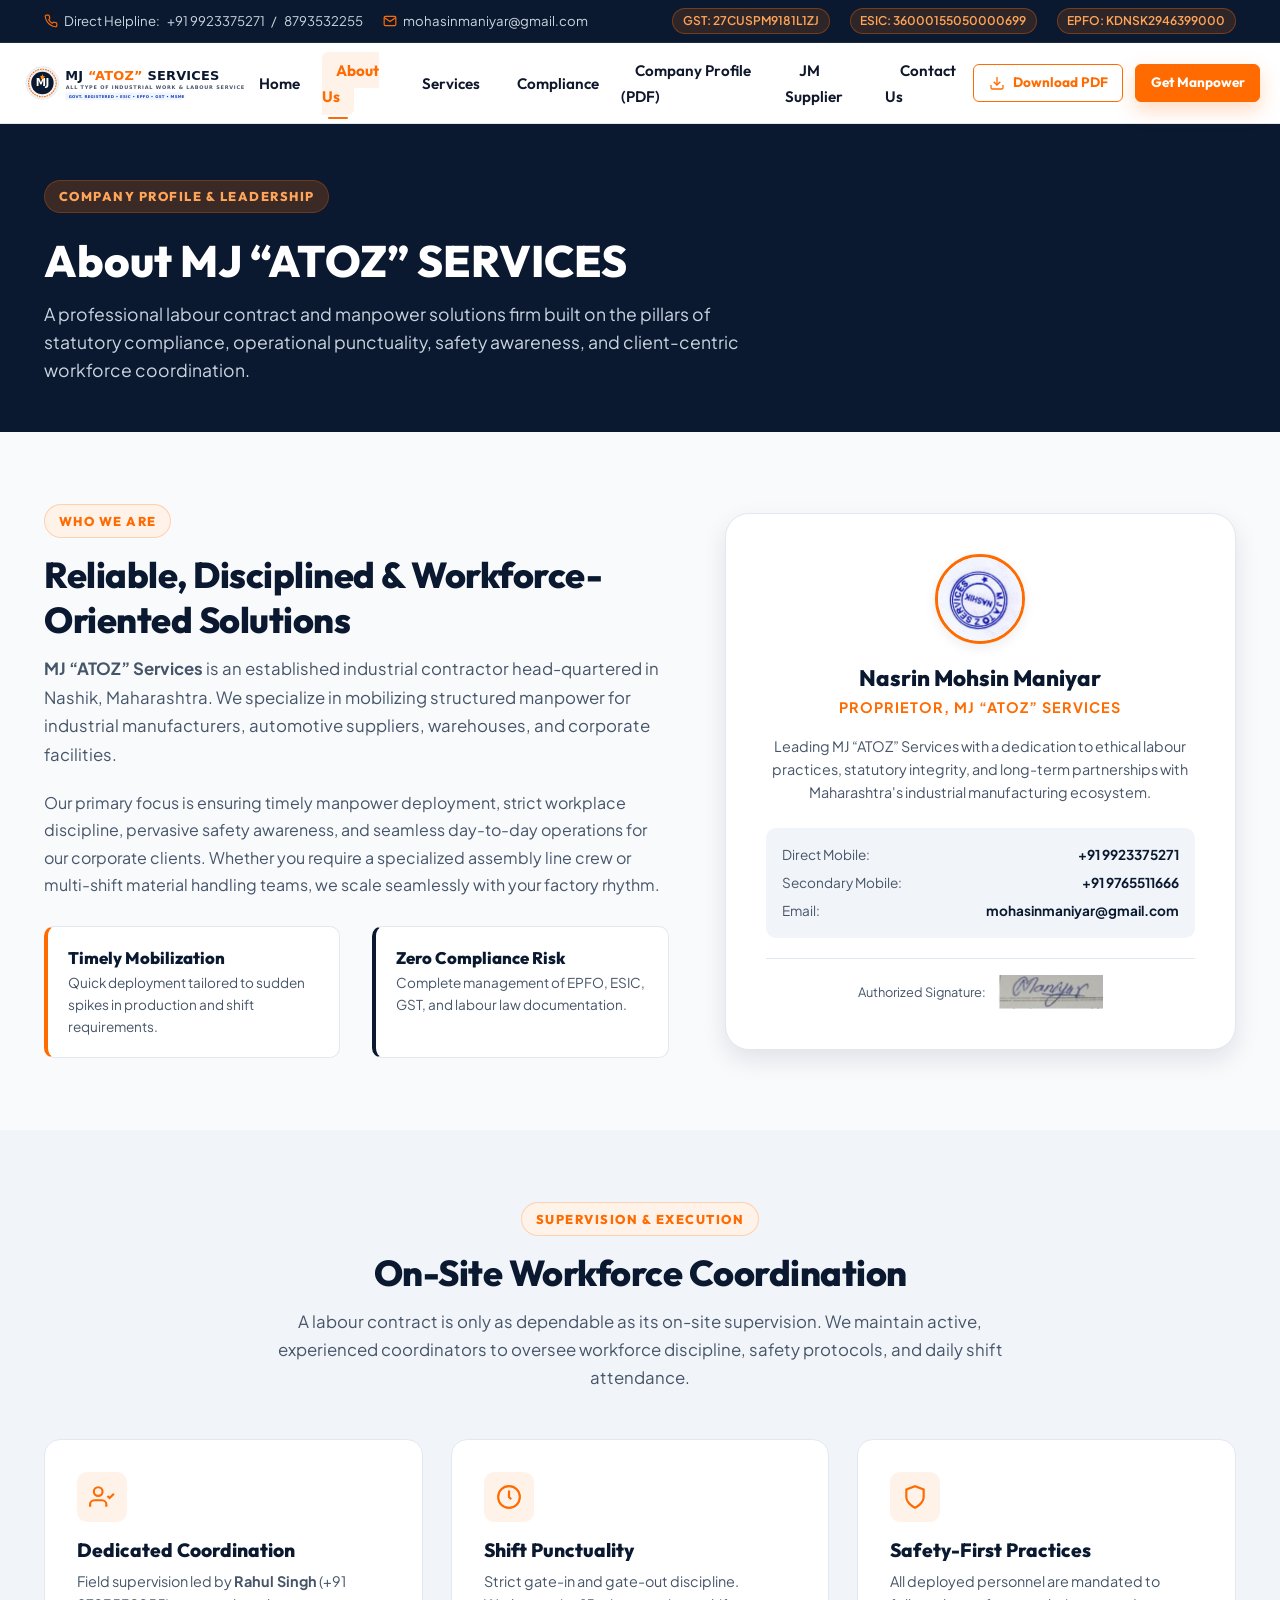
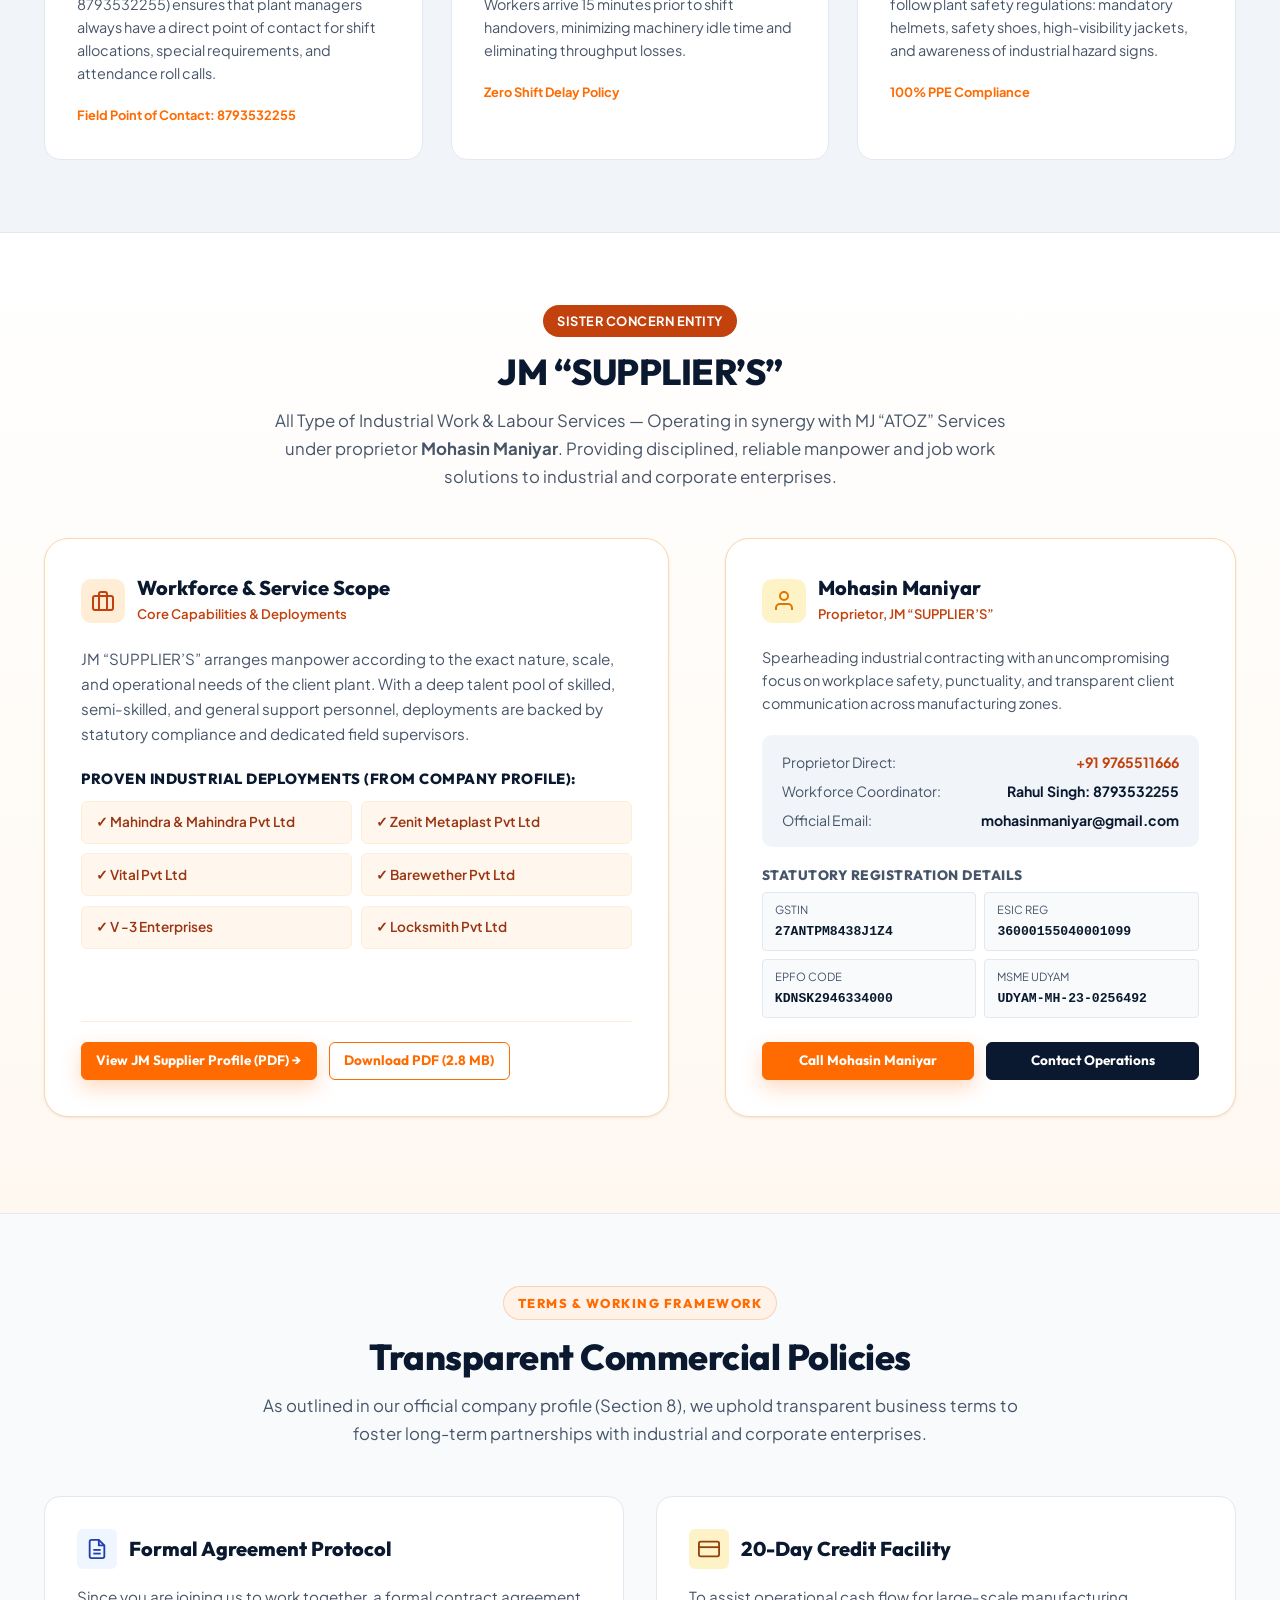
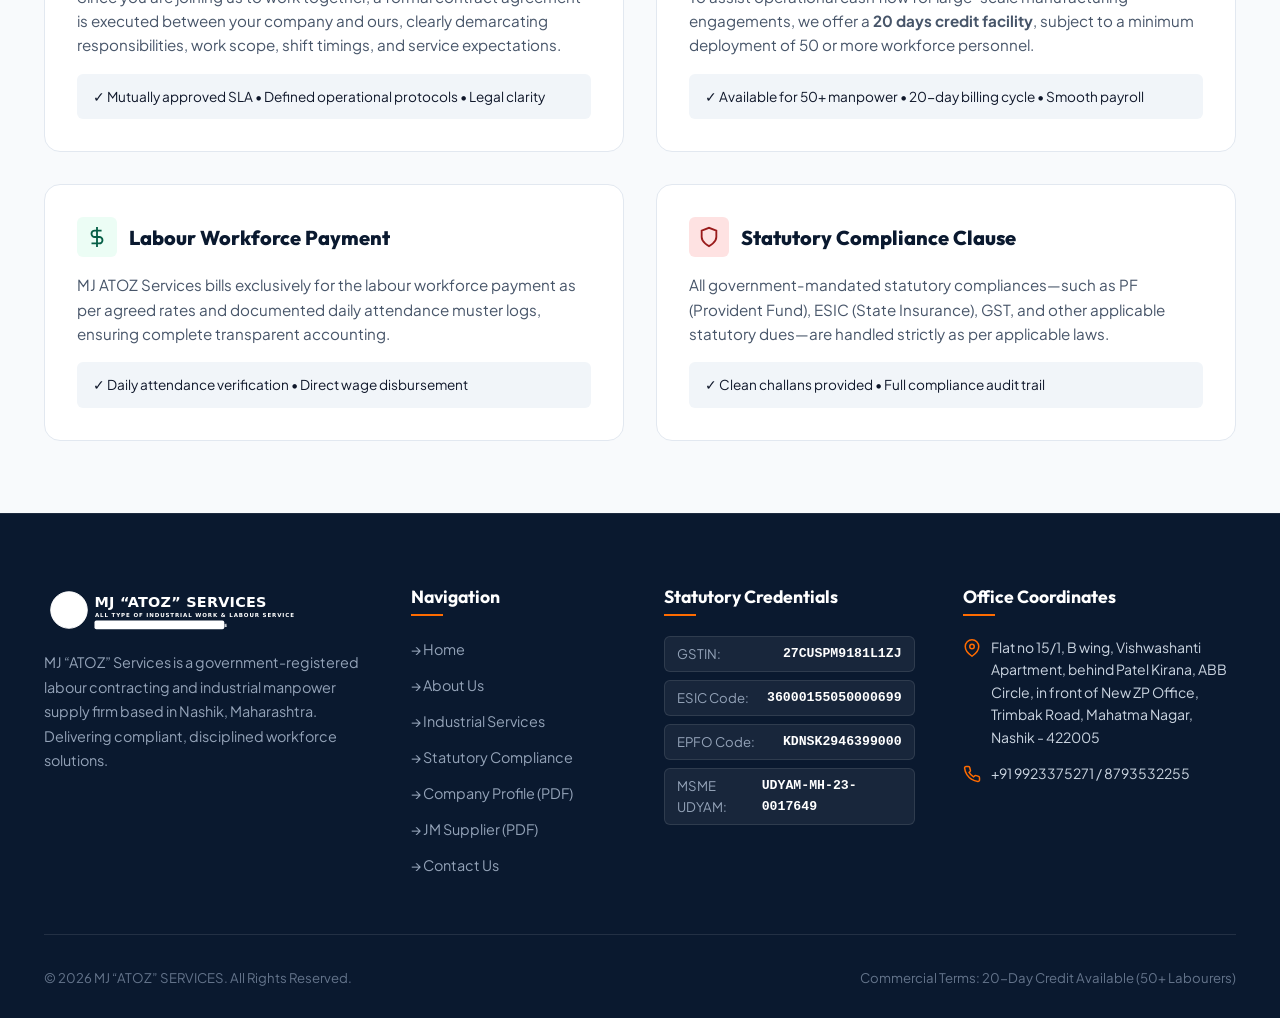
==== commit 60d4baf6: "Add JM Supplier tab with native PDF stream, sister concern profile, and contact card" ====
--- a/about.html
+++ b/about.html
@@ -45,6 +45,7 @@
           <li><a href="services.html" class="nav-link">Services</a></li>
           <li><a href="compliance.html" class="nav-link">Compliance</a></li>
           <li><a href="company-profile.html" class="nav-link">Company Profile (PDF)</a></li>
+          <li><a href="jm-supplier.html" class="nav-link">JM Supplier</a></li>
           <li><a href="contact.html" class="nav-link">Contact Us</a></li>
         </ul>
       </nav>
@@ -76,6 +77,7 @@
       <li><a href="services.html" class="nav-link">Services</a></li>
       <li><a href="compliance.html" class="nav-link">Compliance &amp; Certificates</a></li>
       <li><a href="company-profile.html" class="nav-link">Company Profile (PDF)</a></li>
+      <li><a href="jm-supplier.html" class="nav-link">JM Supplier (Sister Concern)</a></li>
       <li><a href="contact.html" class="nav-link">Contact Us</a></li>
     </ul>
   </aside>
@@ -207,6 +209,132 @@
       </div>
     </section>
 
+    <!-- Sister Concern Company Section: JM SUPPLIER'S -->
+    <section class="py-section" style="background: linear-gradient(180deg, #FFFFFF 0%, #FFF8F1 100%); border-top: 1px solid var(--border-color); border-bottom: 1px solid var(--border-color);">
+      <div class="container">
+        <div class="section-header">
+          <span style="background: #C2410C; color: #FFFFFF; font-size: 0.8rem; padding: 0.35rem 0.9rem; border-radius: 9999px; font-weight: 700; text-transform: uppercase; letter-spacing: 0.5px; display: inline-block; margin-bottom: 0.75rem;">Sister Concern Entity</span>
+          <h2 class="section-title">JM “SUPPLIER’S”</h2>
+          <p class="section-subtitle">
+            All Type of Industrial Work &amp; Labour Services — Operating in synergy with MJ “ATOZ” Services under proprietor <strong>Mohasin Maniyar</strong>. Providing disciplined, reliable manpower and job work solutions to industrial and corporate enterprises.
+          </p>
+        </div>
+
+        <div class="about-hero-grid" style="align-items: stretch; margin-bottom: 1.5rem;">
+          <!-- Left: Capabilities & Proven Industrial Track Record -->
+          <div style="background: var(--bg-surface); padding: 2.25rem; border-radius: var(--radius-xl); border: 1px solid #FED7AA; box-shadow: var(--shadow-sm); display: flex; flex-direction: column;">
+            <div style="display: flex; align-items: center; gap: 0.75rem; margin-bottom: 1.25rem;">
+              <div style="width: 44px; height: 44px; border-radius: var(--radius-md); background: #FFEDD5; color: #C2410C; display: flex; align-items: center; justify-content: center;">
+                <svg width="24" height="24" viewBox="0 0 24 24" fill="none" stroke="currentColor" stroke-width="2"><rect x="2" y="7" width="20" height="14" rx="2" ry="2"/><path d="M16 21V5a2 2 0 0 0-2-2h-4a2 2 0 0 0-2 2v16"/></svg>
+              </div>
+              <div>
+                <h3 style="font-size: 1.25rem; margin: 0; color: var(--color-secondary);">Workforce &amp; Service Scope</h3>
+                <span style="font-size: 0.82rem; color: #C2410C; font-weight: 600;">Core Capabilities &amp; Deployments</span>
+              </div>
+            </div>
+
+            <p style="color: var(--text-muted); font-size: 0.95rem; line-height: 1.65; margin-bottom: 1.5rem;">
+              JM “SUPPLIER’S” arranges manpower according to the exact nature, scale, and operational needs of the client plant. With a deep talent pool of skilled, semi-skilled, and general support personnel, deployments are backed by statutory compliance and dedicated field supervisors.
+            </p>
+
+            <div style="margin-bottom: 1.5rem;">
+              <h4 style="font-size: 0.92rem; text-transform: uppercase; letter-spacing: 0.5px; color: var(--color-secondary); margin-bottom: 0.75rem;">Proven Industrial Deployments (From Company Profile):</h4>
+              <div style="display: grid; grid-template-columns: repeat(auto-fit, minmax(200px, 1fr)); gap: 0.6rem;">
+                <div style="background: #FFF7ED; border: 1px solid #FFEDD5; border-radius: var(--radius-sm); padding: 0.6rem 0.85rem; font-size: 0.85rem; font-weight: 600; color: #9A3412;">
+                  ✓ Mahindra &amp; Mahindra Pvt Ltd
+                </div>
+                <div style="background: #FFF7ED; border: 1px solid #FFEDD5; border-radius: var(--radius-sm); padding: 0.6rem 0.85rem; font-size: 0.85rem; font-weight: 600; color: #9A3412;">
+                  ✓ Zenit Metaplast Pvt Ltd
+                </div>
+                <div style="background: #FFF7ED; border: 1px solid #FFEDD5; border-radius: var(--radius-sm); padding: 0.6rem 0.85rem; font-size: 0.85rem; font-weight: 600; color: #9A3412;">
+                  ✓ Vital Pvt Ltd
+                </div>
+                <div style="background: #FFF7ED; border: 1px solid #FFEDD5; border-radius: var(--radius-sm); padding: 0.6rem 0.85rem; font-size: 0.85rem; font-weight: 600; color: #9A3412;">
+                  ✓ Barewether Pvt Ltd
+                </div>
+                <div style="background: #FFF7ED; border: 1px solid #FFEDD5; border-radius: var(--radius-sm); padding: 0.6rem 0.85rem; font-size: 0.85rem; font-weight: 600; color: #9A3412;">
+                  ✓ V -3 Enterprises
+                </div>
+                <div style="background: #FFF7ED; border: 1px solid #FFEDD5; border-radius: var(--radius-sm); padding: 0.6rem 0.85rem; font-size: 0.85rem; font-weight: 600; color: #9A3412;">
+                  ✓ Locksmith Pvt Ltd
+                </div>
+              </div>
+            </div>
+
+            <div style="margin-top: auto; display: flex; flex-wrap: wrap; gap: 0.75rem; padding-top: 1.25rem; border-top: 1px solid #FFEDD5;">
+              <a href="jm-supplier.html" class="btn btn-sm btn-primary">
+                View JM Supplier Profile (PDF) &rarr;
+              </a>
+              <a href="assets/docs/JM_Suppliers_Company_Profile.pdf" download="JM_Suppliers_Company_Profile.pdf" class="btn btn-sm btn-outline-primary">
+                Download PDF (2.8 MB)
+              </a>
+            </div>
+          </div>
+
+          <!-- Right: Leadership & Statutory Credentials -->
+          <div style="background: var(--bg-surface); padding: 2.25rem; border-radius: var(--radius-xl); border: 1px solid #FED7AA; box-shadow: var(--shadow-sm); display: flex; flex-direction: column;">
+            <div style="display: flex; align-items: center; gap: 0.75rem; margin-bottom: 1.25rem;">
+              <div style="width: 44px; height: 44px; border-radius: var(--radius-md); background: #FEF3C7; color: #D97706; display: flex; align-items: center; justify-content: center;">
+                <svg width="24" height="24" viewBox="0 0 24 24" fill="none" stroke="currentColor" stroke-width="2"><path d="M20 21v-2a4 4 0 0 0-4-4H8a4 4 0 0 0-4 4v2"/><circle cx="12" cy="7" r="4"/></svg>
+              </div>
+              <div>
+                <h3 style="font-size: 1.25rem; margin: 0; color: var(--color-secondary);">Mohasin Maniyar</h3>
+                <span style="font-size: 0.82rem; color: #C2410C; font-weight: 600;">Proprietor, JM “SUPPLIER’S”</span>
+              </div>
+            </div>
+
+            <p style="font-size: 0.9rem; color: var(--text-muted); line-height: 1.6; margin-bottom: 1.25rem;">
+              Spearheading industrial contracting with an uncompromising focus on workplace safety, punctuality, and transparent client communication across manufacturing zones.
+            </p>
+
+            <div style="background: var(--bg-surface-alt); border-radius: var(--radius-md); padding: 1rem 1.25rem; margin-bottom: 1.25rem; font-size: 0.88rem;">
+              <div style="display: flex; justify-content: space-between; margin-bottom: 0.4rem;">
+                <span style="color: var(--text-muted);">Proprietor Direct:</span>
+                <strong style="color: #C2410C;"><a href="tel:+919765511666">+91 9765511666</a></strong>
+              </div>
+              <div style="display: flex; justify-content: space-between; margin-bottom: 0.4rem;">
+                <span style="color: var(--text-muted);">Workforce Coordinator:</span>
+                <strong style="color: var(--color-secondary);"><a href="tel:+918793532255">Rahul Singh: 8793532255</a></strong>
+              </div>
+              <div style="display: flex; justify-content: space-between;">
+                <span style="color: var(--text-muted);">Official Email:</span>
+                <strong style="color: var(--color-secondary);"><a href="mailto:mohasinmaniyar@gmail.com">mohasinmaniyar@gmail.com</a></strong>
+              </div>
+            </div>
+
+            <h4 style="font-size: 0.85rem; text-transform: uppercase; letter-spacing: 0.5px; color: var(--text-muted); margin-bottom: 0.5rem;">Statutory Registration Details</h4>
+            <div style="display: grid; grid-template-columns: 1fr 1fr; gap: 0.5rem; font-size: 0.82rem; margin-bottom: 1.5rem;">
+              <div style="background: #F8FAFC; border: 1px solid #E2E8F0; padding: 0.5rem 0.75rem; border-radius: 4px;">
+                <div style="color: var(--text-muted); font-size: 0.7rem;">GSTIN</div>
+                <strong style="font-family: monospace; color: var(--color-secondary);">27ANTPM8438J1Z4</strong>
+              </div>
+              <div style="background: #F8FAFC; border: 1px solid #E2E8F0; padding: 0.5rem 0.75rem; border-radius: 4px;">
+                <div style="color: var(--text-muted); font-size: 0.7rem;">ESIC REG</div>
+                <strong style="font-family: monospace; color: var(--color-secondary);">36000155040001099</strong>
+              </div>
+              <div style="background: #F8FAFC; border: 1px solid #E2E8F0; padding: 0.5rem 0.75rem; border-radius: 4px;">
+                <div style="color: var(--text-muted); font-size: 0.7rem;">EPFO CODE</div>
+                <strong style="font-family: monospace; color: var(--color-secondary);">KDNSK2946334000</strong>
+              </div>
+              <div style="background: #F8FAFC; border: 1px solid #E2E8F0; padding: 0.5rem 0.75rem; border-radius: 4px;">
+                <div style="color: var(--text-muted); font-size: 0.7rem;">MSME UDYAM</div>
+                <strong style="font-family: monospace; color: var(--color-secondary);">UDYAM-MH-23-0256492</strong>
+              </div>
+            </div>
+
+            <div style="margin-top: auto; display: flex; gap: 0.75rem;">
+              <a href="tel:+919765511666" class="btn btn-sm btn-primary" style="flex: 1; text-align: center;">
+                Call Mohasin Maniyar
+              </a>
+              <a href="contact.html" class="btn btn-sm btn-secondary" style="flex: 1; text-align: center;">
+                Contact Operations
+              </a>
+            </div>
+          </div>
+        </div>
+      </div>
+    </section>
+
     <!-- Commercial Terms & Policies (From Page 4 of PDF) -->
     <section class="py-section">
       <div class="container">
@@ -301,6 +429,7 @@
             <li><a href="services.html">&rarr; Industrial Services</a></li>
             <li><a href="compliance.html">&rarr; Statutory Compliance</a></li>
             <li><a href="company-profile.html">&rarr; Company Profile (PDF)</a></li>
+            <li><a href="jm-supplier.html">&rarr; JM Supplier (PDF)</a></li>
             <li><a href="contact.html">&rarr; Contact Us</a></li>
           </ul>
         </div>
--- a/assets/css/style.css
+++ b/assets/css/style.css
@@ -1852,6 +1852,32 @@
    Responsive Breakpoints & Mobile Overhauls
    ========================================================================== */
 
+@media (max-width: 1180px) {
+  .nav-menu {
+    gap: 0.2rem;
+  }
+  .nav-link {
+    font-size: 0.88rem;
+    padding: 0.45rem 0.55rem;
+  }
+  .nav-cta {
+    display: none;
+  }
+}
+
+@media (max-width: 991px) {
+  .nav-menu, .nav-cta {
+    display: none;
+  }
+  .mobile-nav-toggle {
+    display: inline-flex;
+    align-items: center;
+    justify-content: center;
+    min-width: 44px;
+    min-height: 44px;
+  }
+}
+
 @media (max-width: 1024px) {
   .hero-grid {
     grid-template-columns: 1fr;
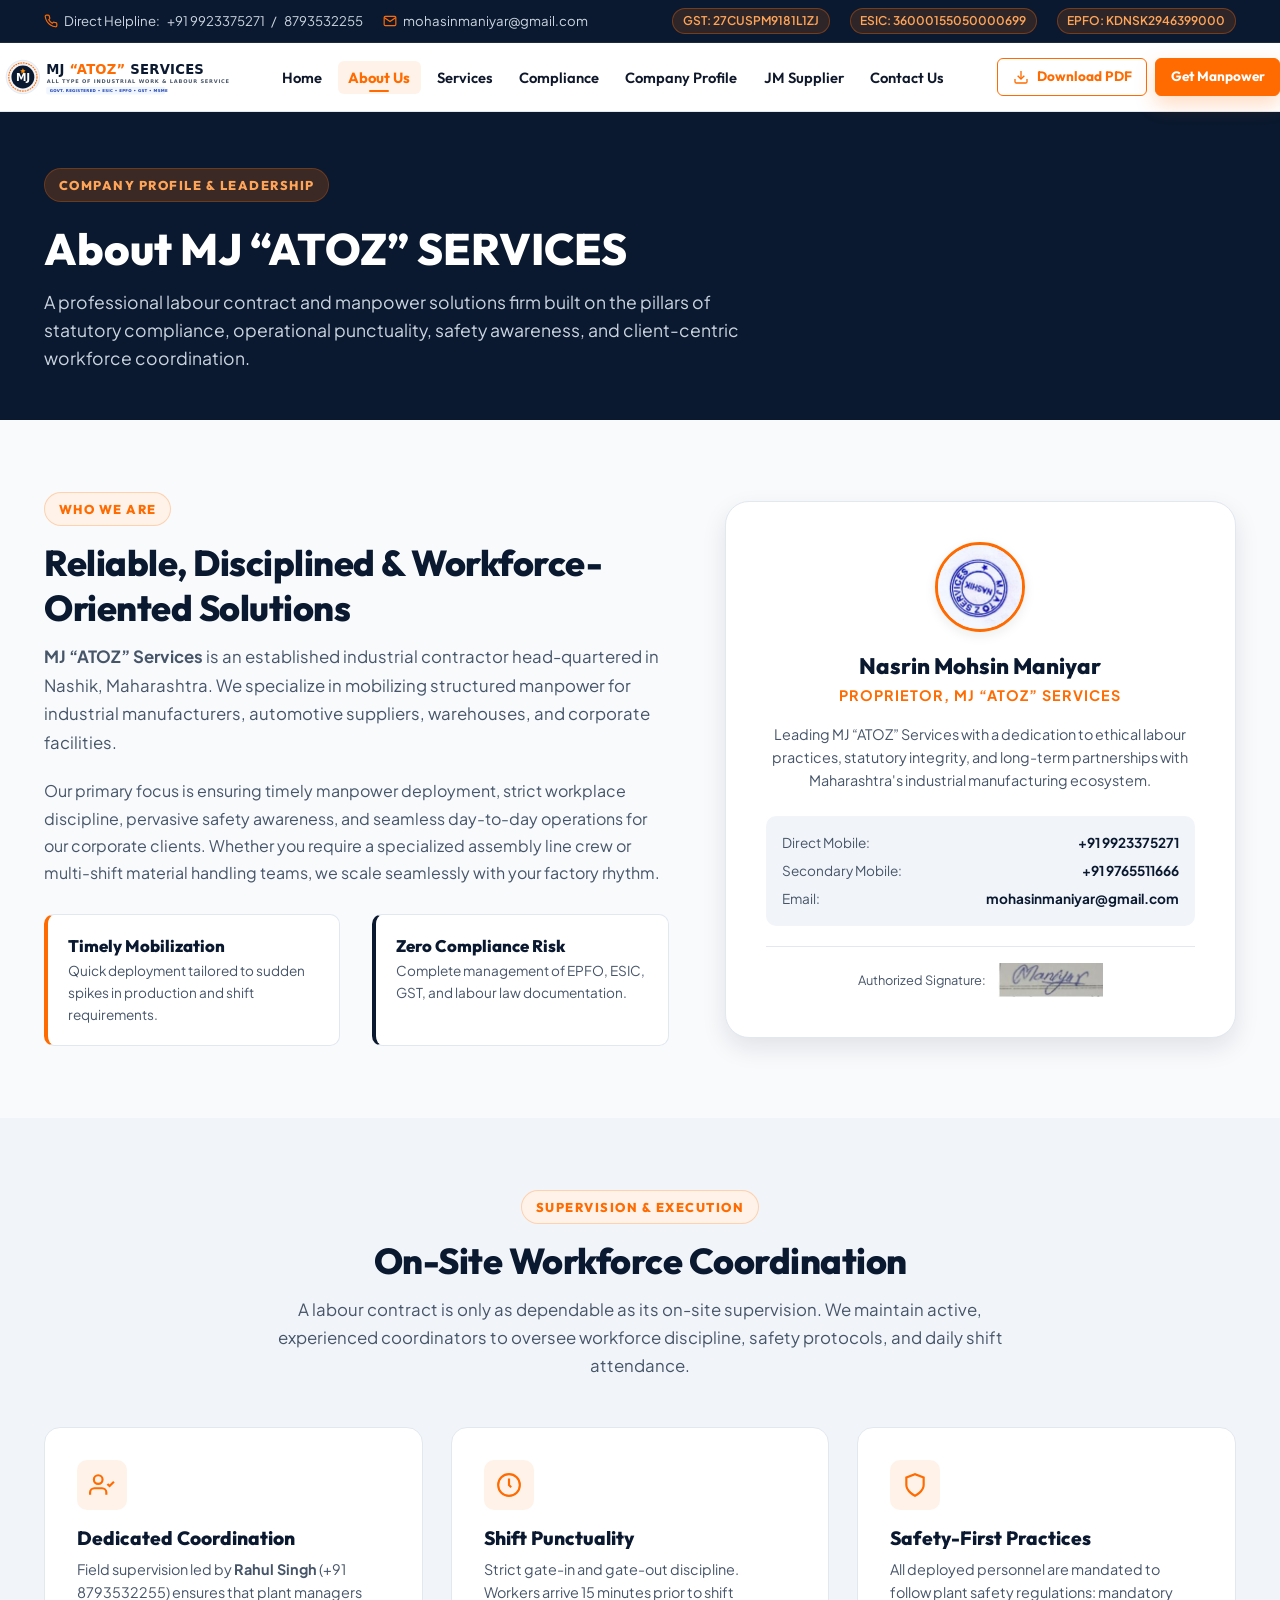
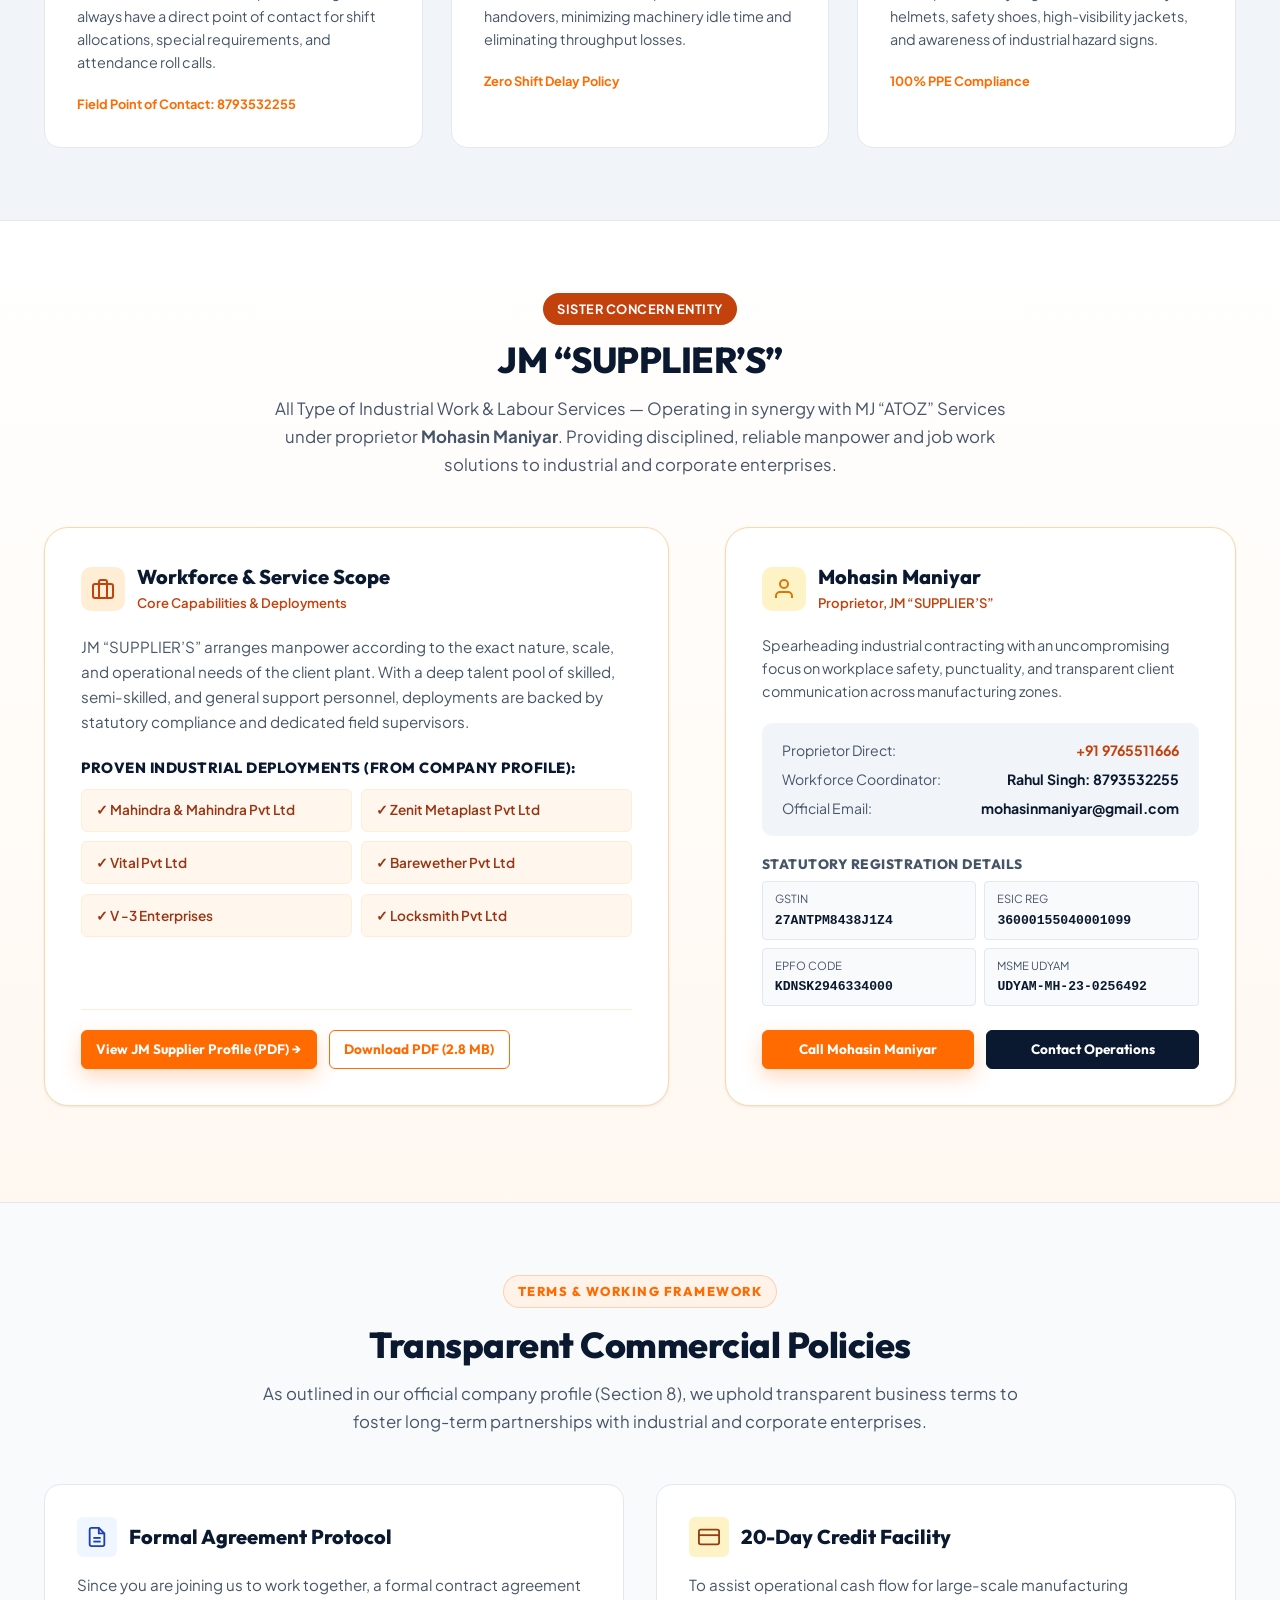
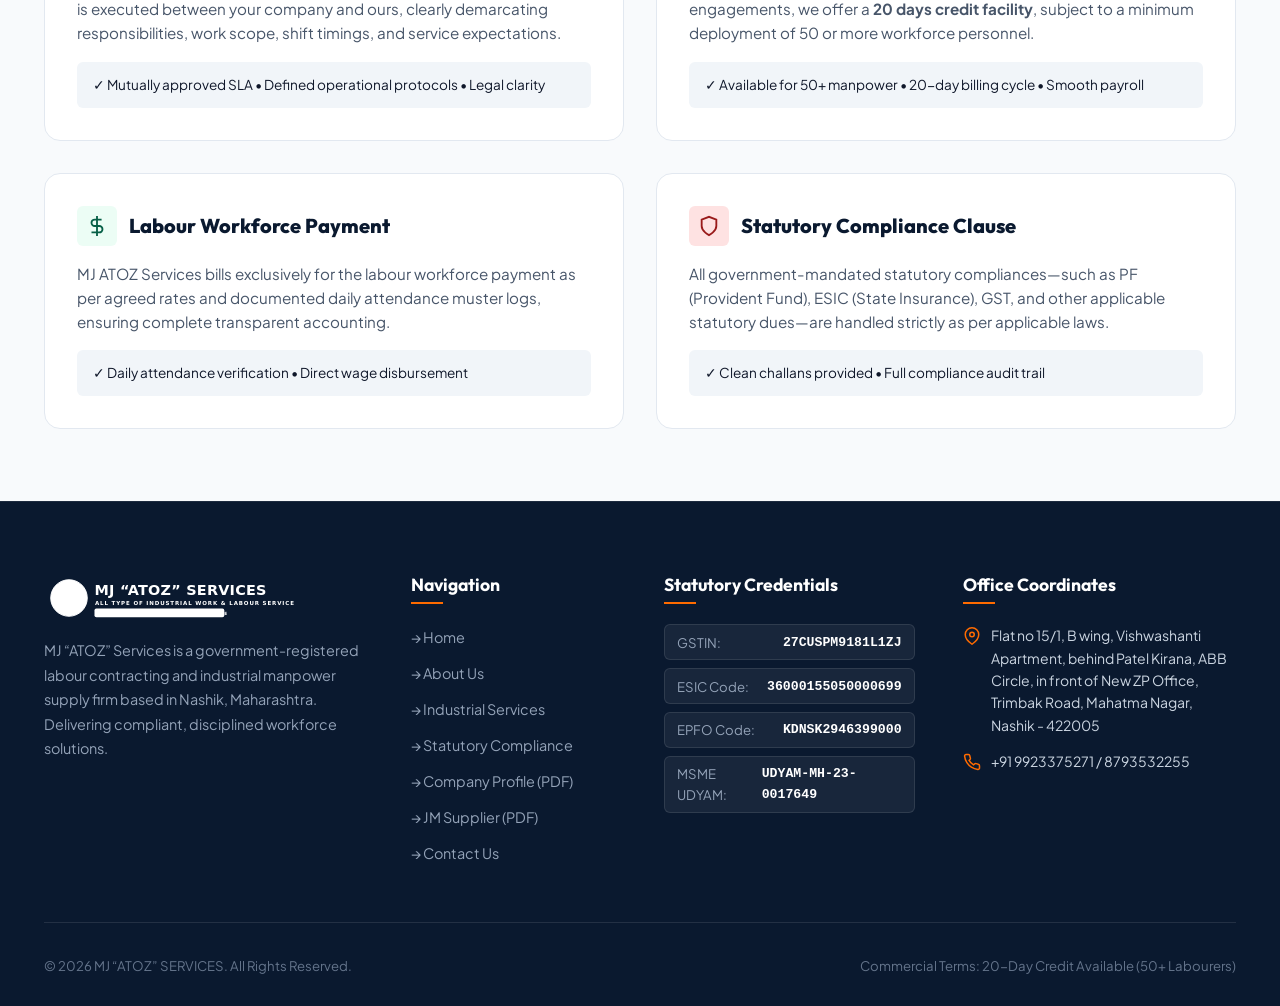
==== commit c4623957: "Fix navigation menu breaking: add white-space nowrap, expand header max-width, streamline labels" ====
--- a/about.html
+++ b/about.html
@@ -44,7 +44,7 @@
           <li><a href="about.html" class="nav-link active">About Us</a></li>
           <li><a href="services.html" class="nav-link">Services</a></li>
           <li><a href="compliance.html" class="nav-link">Compliance</a></li>
-          <li><a href="company-profile.html" class="nav-link">Company Profile (PDF)</a></li>
+          <li><a href="company-profile.html" class="nav-link">Company Profile</a></li>
           <li><a href="jm-supplier.html" class="nav-link">JM Supplier</a></li>
           <li><a href="contact.html" class="nav-link">Contact Us</a></li>
         </ul>
--- a/assets/css/style.css
+++ b/assets/css/style.css
@@ -177,44 +177,52 @@
 }
 
 .site-header.scrolled {
-  box-shadow: var(--shadow-md);
+  box-shadow: var(--shadow-sm);
   background: rgba(255, 255, 255, 0.98);
 }
 
+.site-header .container {
+  max-width: 1420px;
+}
+
 .header-inner {
   display: flex;
   justify-content: space-between;
   align-items: center;
-  padding: 0.85rem 0;
+  padding: 0.75rem 0;
+  gap: 1rem;
 }
 
 .brand-logo {
   display: flex;
   align-items: center;
   gap: 0.75rem;
+  flex-shrink: 0;
 }
 
 .brand-logo img {
-  height: 48px;
+  height: 44px;
   width: auto;
 }
 
 .nav-menu {
   display: flex;
   align-items: center;
-  gap: 0.5rem;
+  gap: 0.35rem;
   list-style: none;
+  flex-shrink: 0;
 }
 
 .nav-link {
   font-family: var(--font-heading);
-  font-size: 0.95rem;
+  font-size: 0.92rem;
   font-weight: 600;
   color: var(--text-main);
-  padding: 0.55rem 0.9rem;
+  padding: 0.45rem 0.65rem;
   border-radius: var(--radius-sm);
   transition: all var(--transition-fast);
   position: relative;
+  white-space: nowrap;
 }
 
 .nav-link:hover {
@@ -231,7 +239,7 @@
 .nav-link.active::after {
   content: '';
   position: absolute;
-  bottom: -4px;
+  bottom: 2px;
   left: 50%;
   transform: translateX(-50%);
   width: 20px;
@@ -243,7 +251,12 @@
 .nav-cta {
   display: flex;
   align-items: center;
-  gap: 0.75rem;
+  gap: 0.5rem;
+  flex-shrink: 0;
+}
+
+.nav-cta .btn {
+  white-space: nowrap;
 }
 
 /* Mobile Toggle */
@@ -1852,20 +1865,24 @@
    Responsive Breakpoints & Mobile Overhauls
    ========================================================================== */
 
-@media (max-width: 1180px) {
+@media (max-width: 1240px) {
   .nav-menu {
     gap: 0.2rem;
   }
   .nav-link {
     font-size: 0.88rem;
-    padding: 0.45rem 0.55rem;
-  }
+    padding: 0.45rem 0.5rem;
+  }
+}
+
+@media (max-width: 1100px) {
   .nav-cta {
     display: none;
   }
 }
 
-@media (max-width: 991px) {
+@media (max-width: 1024px) {
+  /* Navigation switch to drawer */
   .nav-menu, .nav-cta {
     display: none;
   }
@@ -1876,9 +1893,7 @@
     min-width: 44px;
     min-height: 44px;
   }
-}
-
-@media (max-width: 1024px) {
+
   .hero-grid {
     grid-template-columns: 1fr;
     gap: 2.5rem;
